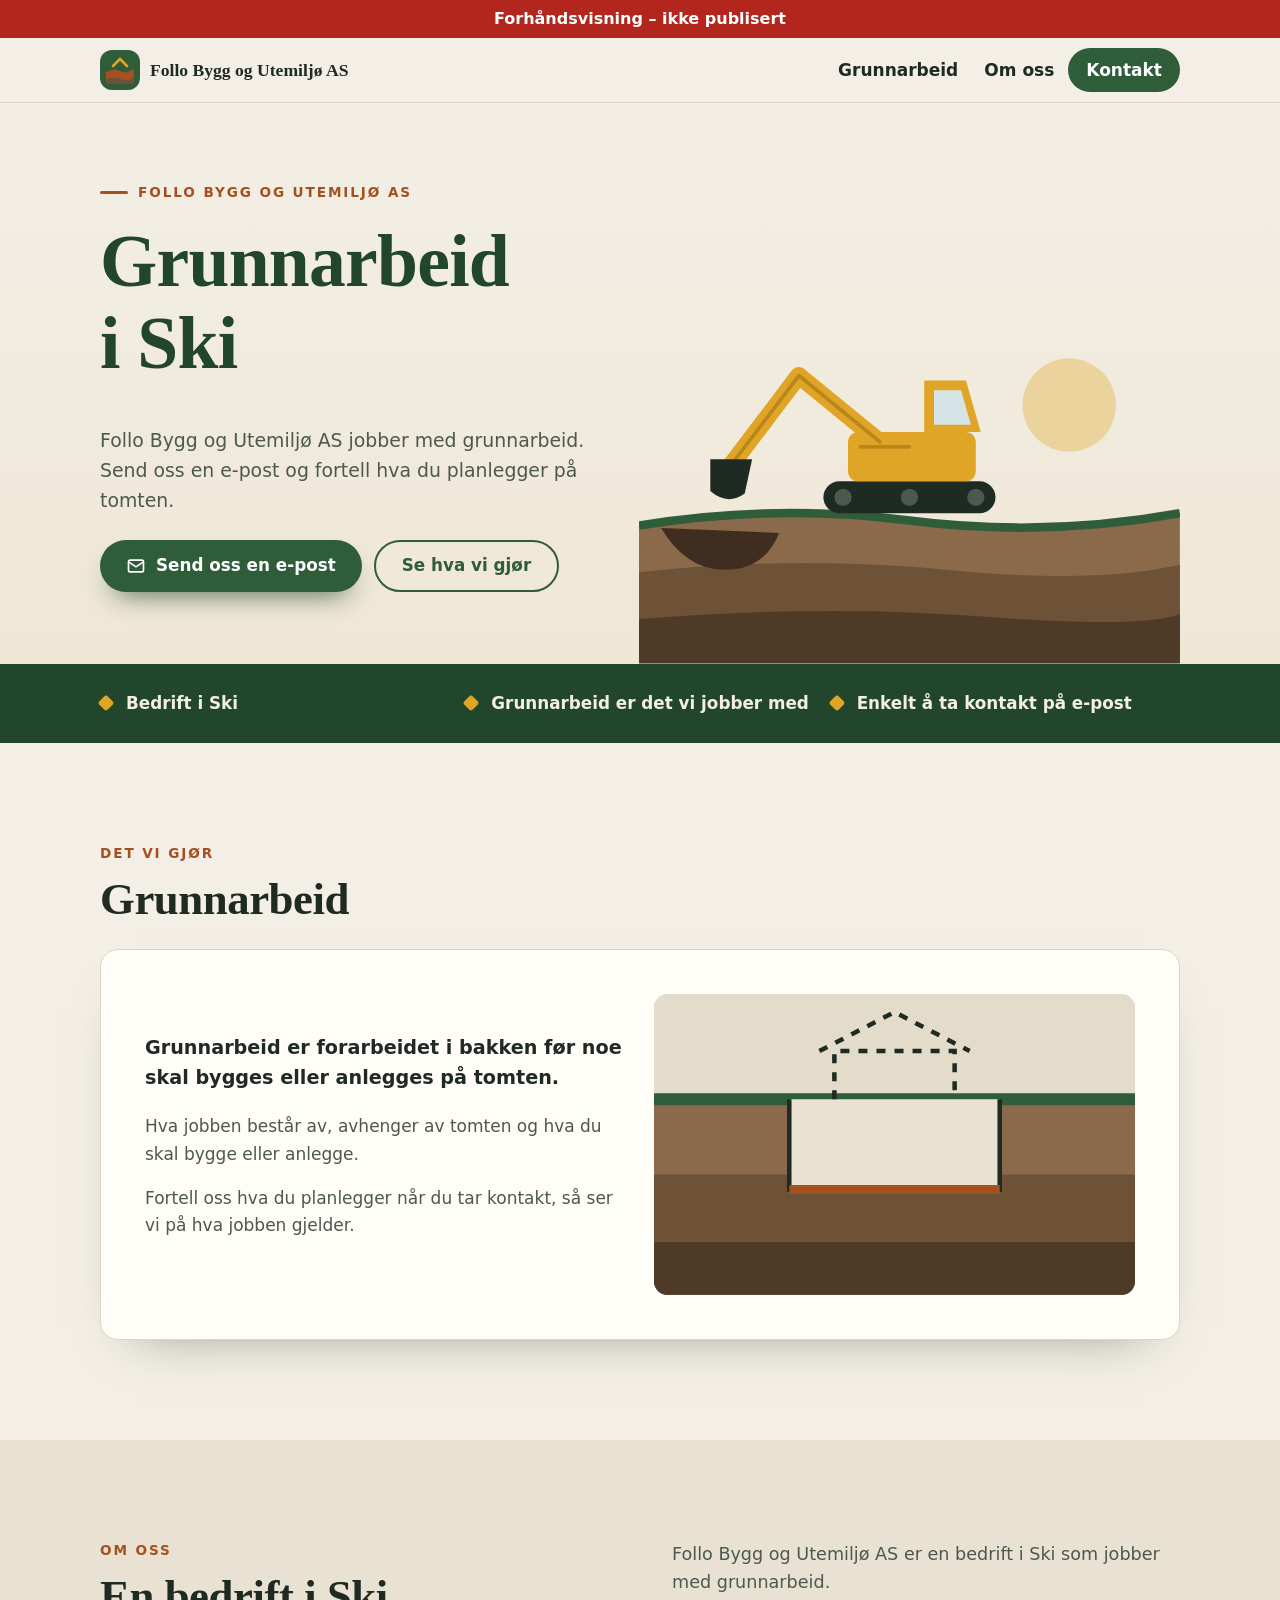
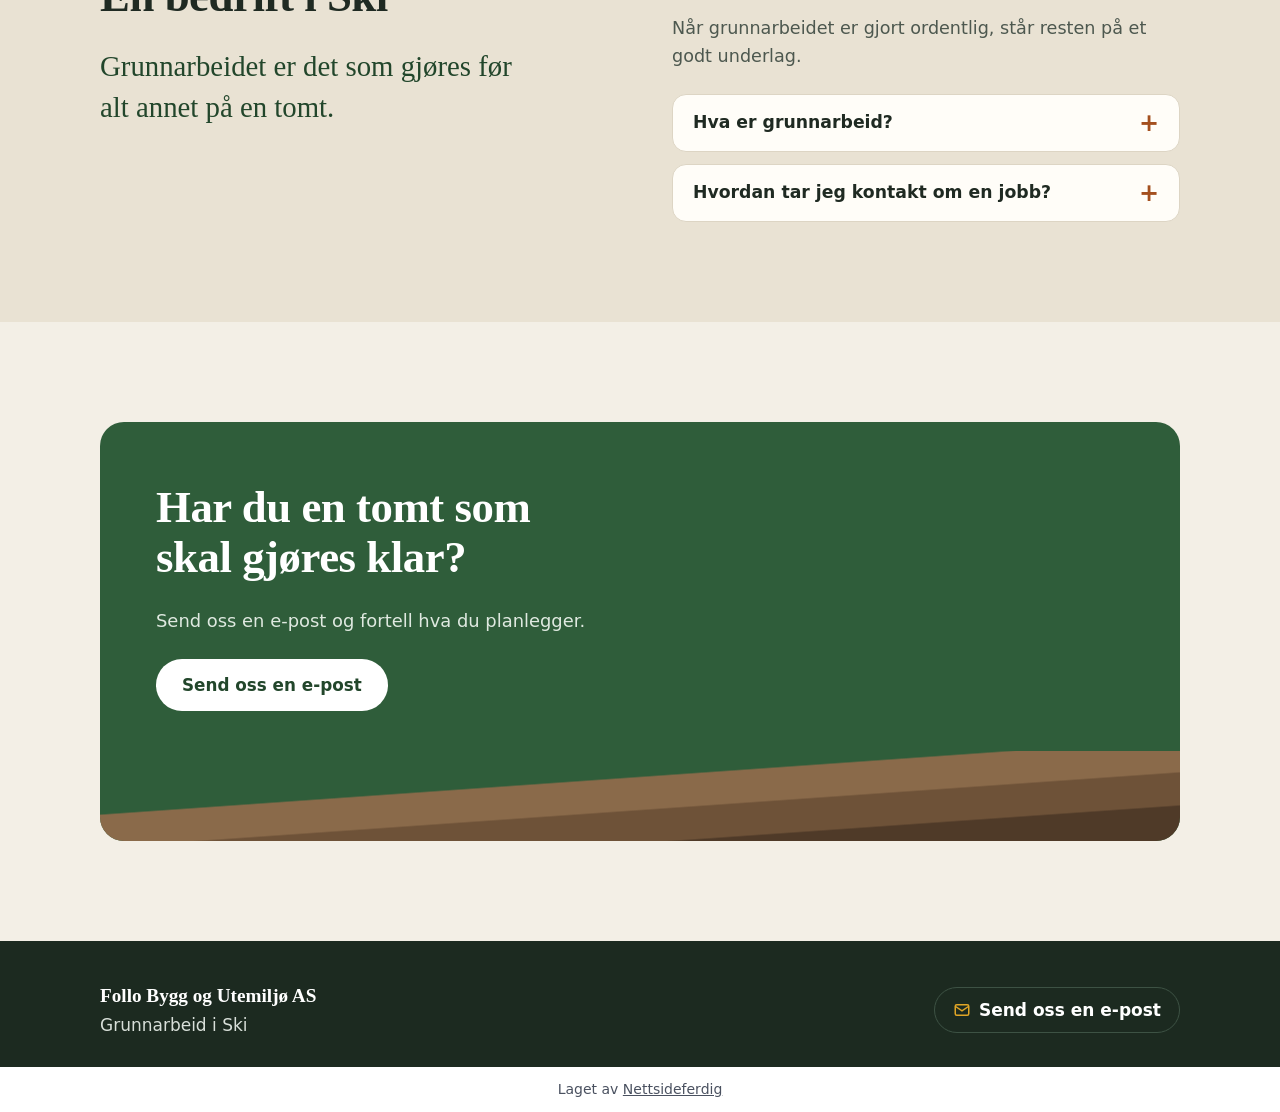
==== index.html @ 0bc866ac "Forhåndsvisning" ====
<!doctype html>
<html lang="nb">
<head>
<meta charset="utf-8">
<meta name="viewport" content="width=device-width, initial-scale=1">
<title>Grunnarbeid i Ski – Follo Bygg og Utemiljø AS</title>
<meta name="description" content="Follo Bygg og Utemiljø AS er en grunnarbeidsbedrift i Ski. Send oss en e-post og fortell hva du planlegger på tomten.">
<link rel="canonical" href="https://andersmathisen7-design.github.io/side-follo-bygg-og-utemiljo-as-511878d5/">
<meta property="og:type" content="website">
<meta property="og:locale" content="nb_NO">
<meta property="og:site_name" content="Follo Bygg og Utemiljø AS">
<meta property="og:title" content="Grunnarbeid i Ski – Follo Bygg og Utemiljø AS">
<meta property="og:description" content="Follo Bygg og Utemiljø AS er en grunnarbeidsbedrift i Ski. Send oss en e-post og fortell hva du planlegger på tomten.">
<meta property="og:url" content="https://andersmathisen7-design.github.io/side-follo-bygg-og-utemiljo-as-511878d5/">
<meta http-equiv="Content-Security-Policy" content="default-src 'none'; style-src 'self'; img-src 'self'; manifest-src 'self'; worker-src 'self'; script-src 'self'">
<link rel="stylesheet" href="./style.css">
<meta name="theme-color" content="#2f5d3a">
<link rel="manifest" href="./manifest.webmanifest">
<link rel="icon" href="./icon.svg" type="image/svg+xml">
<script src="./pwa.js" defer></script>
<meta name="robots" content="noindex,nofollow">
<script type="application/ld+json">{"@context":"https://schema.org","@type":"GeneralContractor","name":"Follo Bygg og Utemiljø AS","description":"Follo Bygg og Utemiljø AS er en grunnarbeidsbedrift i Ski. Send oss en e-post og fortell hva du planlegger på tomten.","email":"post@vikenanleggogtransport.no","areaServed":"Ski","url":"https://andersmathisen7-design.github.io/side-follo-bygg-og-utemiljo-as-511878d5"}</script>
</head>
<body>
<div class="forhandsstripe">Forhåndsvisning – ikke publisert</div>
<header class="topp"><div class="topp-inner"><a class="logo" href="./"><svg class="logo-merke" viewBox="0 0 40 40" aria-hidden="true"><rect width="40" height="40" rx="12" fill="#2f5d3a"/><path d="M6 22q7-4 14-1t14-2v15H6z" fill="#a4501f"/><path d="M6 29q8-3 15 0t13-1v6H6z" fill="#6e5238"/><path d="M13 16l7-7 7 7" fill="none" stroke="#e0a526" stroke-width="2.6" stroke-linecap="round" stroke-linejoin="round"/></svg><span>Follo Bygg og Utemiljø AS</span></a><nav aria-label="Hovedmeny"><ul class="meny"><li><a href="./#tjenester">Grunnarbeid</a></li><li><a href="./#om">Om oss</a></li><li><a class="meny-knapp" href="./#kontakt">Kontakt</a></li></ul></nav></div></header>
<main>
<section class="hero" aria-labelledby="hero-tittel"><div class="hero-inner"><div class="hero-tekst"><p class="etikett">Follo Bygg og Utemiljø AS</p><h1 id="hero-tittel">Grunnarbeid i Ski</h1><p class="ingress">Follo Bygg og Utemiljø AS jobber med grunnarbeid. Send oss en e-post og fortell hva du planlegger på tomten.</p><div class="knapper"><a class="knapp knapp-hoved" href="mailto:post@vikenanleggogtransport.no"><svg viewBox="0 0 24 24" aria-hidden="true"><rect x="3" y="5" width="18" height="14" rx="2" fill="none" stroke="#ffffff" stroke-width="2"/><path d="M3 7l9 6 9-6" fill="none" stroke="#ffffff" stroke-width="2"/></svg>Send oss en e-post</a><a class="knapp knapp-linje" href="./#tjenester">Se hva vi gjør</a></div></div><figure class="hero-bilde" aria-hidden="true"><svg viewBox="0 0 440 280"><circle cx="350" cy="70" r="38" fill="#e0a526" opacity=".35"/><path d="M0 168q110-18 220-4t220-6v122H0z" fill="#8a6a4a"/><path d="M0 206q130-14 250-2t190-4v80H0z" fill="#6e5238"/><path d="M0 244q150-12 280-2t160-2v40H0z" fill="#4f3a28"/><path d="M0 168q110-18 220-4t220-6" fill="none" stroke="#2f5d3a" stroke-width="7"/><path d="M18 170q20 34 52 34t44-30z" fill="#3f2e20"/><rect x="150" y="132" width="140" height="26" rx="13" fill="#1f2a22"/><circle cx="166" cy="145" r="7" fill="#4d584f"/><circle cx="220" cy="145" r="7" fill="#4d584f"/><circle cx="274" cy="145" r="7" fill="#4d584f"/><rect x="170" y="92" width="104" height="40" rx="8" fill="#e0a526"/><path d="M232 92V50h34l12 42z" fill="#e0a526"/><path d="M240 58h22l8 28h-30z" fill="#d6e4e8"/><path d="M196 100L130 46 74 120" fill="none" stroke="#e0a526" stroke-width="14" stroke-linecap="round" stroke-linejoin="round"/><path d="M196 100L130 46 74 120" fill="none" stroke="#b9861a" stroke-width="3" stroke-linecap="round" stroke-linejoin="round"/><path d="M58 114h34l-6 28q-14 10-28-2z" fill="#1f2a22"/><path d="M180 104h40" stroke="#b9861a" stroke-width="3" stroke-linecap="round"/></svg></figure></div></section><section class="lag" aria-label="Kort om bedriften"><ul><li>Bedrift i Ski</li><li>Grunnarbeid er det vi jobber med</li><li>Enkelt å ta kontakt på e-post</li></ul></section><section class="seksjon" id="tjenester" aria-labelledby="tjenester-tittel"><div class="inner"><p class="overtittel">Det vi gjør</p><h2 id="tjenester-tittel">Grunnarbeid</h2><article class="tjeneste"><div><p class="kort">Grunnarbeid er forarbeidet i bakken før noe skal bygges eller anlegges på tomten.</p><p>Hva jobben består av, avhenger av tomten og hva du skal bygge eller anlegge.</p><p>Fortell oss hva du planlegger når du tar kontakt, så ser vi på hva jobben gjelder.</p></div><figure class="snitt" aria-hidden="true"><svg viewBox="0 0 320 200"><rect width="320" height="200" fill="#e4dccb"/><path d="M0 70h320v130H0z" fill="#8a6a4a"/><path d="M0 120h320v80H0z" fill="#6e5238"/><path d="M0 165h320v35H0z" fill="#4f3a28"/><path d="M0 70h320" stroke="#2f5d3a" stroke-width="8"/><path d="M90 70v60h140V70" fill="#e9e2d3" stroke="#1f2a22" stroke-width="3"/><path d="M90 130h140" stroke="#a4501f" stroke-width="6"/><path d="M120 70V38h80v32" fill="none" stroke="#1f2a22" stroke-width="3" stroke-dasharray="6 6"/><path d="M110 38l50-26 50 26" fill="none" stroke="#1f2a22" stroke-width="3" stroke-dasharray="6 6"/></svg></figure></article></div></section><section class="seksjon om" id="om" aria-labelledby="om-tittel"><div class="inner om-rutenett"><div><p class="overtittel">Om oss</p><h2 id="om-tittel">En bedrift i Ski</h2><p class="om-lead">Grunnarbeidet er det som gjøres før alt annet på en tomt.</p></div><div class="om-tekst"><p>Follo Bygg og Utemiljø AS er en bedrift i Ski som jobber med grunnarbeid.</p><p>Når grunnarbeidet er gjort ordentlig, står resten på et godt underlag.</p><div class="faq-liste"><details><summary>Hva er grunnarbeid?</summary><p>Grunnarbeid er arbeidet i bakken før noe bygges eller anlegges på en tomt. Hva som trengs, avhenger av tomten og prosjektet.</p></details><details><summary>Hvordan tar jeg kontakt om en jobb?</summary><p>Send oss en e-post og fortell kort om tomten og hva du planlegger.</p></details></div></div></div></section><section class="seksjon kontakt" id="kontakt" aria-labelledby="kontakt-tittel"><div class="inner"><div class="kontakt-boks"><h2 id="kontakt-tittel">Har du en tomt som skal gjøres klar?</h2><p>Send oss en e-post og fortell hva du planlegger.</p><div class="knapper"><a class="knapp knapp-lys" href="mailto:post@vikenanleggogtransport.no">Send oss en e-post</a></div></div></div></section>
</main>
<footer class="bunn"><div class="bunn-inner"><div><p class="bunn-navn">Follo Bygg og Utemiljø AS</p><p>Grunnarbeid i Ski</p></div><ul class="bunn-kontakt"><li><a href="mailto:post@vikenanleggogtransport.no"><svg viewBox="0 0 24 24" aria-hidden="true"><rect x="3" y="5" width="18" height="14" rx="2" fill="none" stroke="#e0a526" stroke-width="2"/><path d="M3 7l9 6 9-6" fill="none" stroke="#e0a526" stroke-width="2"/></svg>Send oss en e-post</a></li></ul></div></footer>
<p class="nf-byra">Laget av <a href="https://nettsideferdig.no/">Nettsideferdig</a></p>
</body>
</html>
---- style.css ----
/* Fast fra Sidefabrikken: bestillingswidgeten. */
:root { --nf-farge: #2f5d3a; }
#nf-bestill [hidden] { display: none !important; }
#nf-bestill button { font: inherit; padding: 0.5rem 0.9rem; margin: 0.2rem; border: 1px solid var(--nf-farge); border-radius: 6px; background: #fff; color: var(--nf-farge); cursor: pointer; }
#nf-bestill button:disabled { opacity: 0.6; }
#nf-bestill .nf-knapp { background: var(--nf-farge); color: #fff; }
#nf-bestill .nf-tjeneste { display: block; width: 100%; text-align: left; }
#nf-bestill .nf-tjeneste small, #nf-bestill .nf-vare small { display: block; color: #555; }
#nf-bestill .nf-felt { display: block; margin: 0.5rem 0; }
#nf-bestill input, #nf-bestill select, #nf-bestill textarea { font: inherit; padding: 0.4rem; border: 1px solid #c5cad3; border-radius: 4px; display: block; width: 100%; max-width: 24rem; }
#nf-bestill input[type="checkbox"], #nf-bestill input[type="radio"] { display: inline-block; width: auto; margin: 0 0.4rem 0 0; vertical-align: middle; }
#nf-bestill .nf-rad { display: flex; flex-wrap: wrap; gap: 0.5rem; }
#nf-bestill .nf-vare { padding: 0.4rem 0; border-bottom: 1px solid #e3e6eb; }
#nf-bestill .nf-feil, #nf-bestill .nf-utsolgt { color: #b3261e; }
#nf-bestill .nf-test { background: #fff4e5; padding: 0.4rem 0.8rem; border-radius: 6px; }
#nf-bestill .nf-oppsummering { font-weight: 600; }
#nf-bestill .nf-faner { display: flex; flex-wrap: wrap; gap: 0.25rem; margin: 0.5rem 0 1rem; }
#nf-bestill .nf-fane.nf-valgt, #nf-bestill .nf-dag.nf-valgt { background: var(--nf-farge); color: #fff; }
#nf-bestill .nf-adresse { position: relative; max-width: 24rem; }
#nf-bestill .nf-forslag { position: absolute; top: 100%; left: 0; right: 0; z-index: 10; max-height: 15rem; overflow-y: auto; background: #fff; border: 1px solid #c5cad3; border-radius: 4px; box-shadow: 0 4px 12px rgba(0, 0, 0, 0.15); }
#nf-bestill .nf-forslag button { display: block; width: 100%; margin: 0; border: 0; border-radius: 0; padding: 0.5rem 0.75rem; text-align: left; color: inherit; }
#nf-bestill .nf-forslag button:hover, #nf-bestill .nf-forslag button:focus { background: #f4f7fb; }
#nf-bestill .nf-dager { display: flex; flex-wrap: wrap; gap: 0.25rem; margin: 0.5rem 0; }
#nf-bestill .nf-dag.nf-full { text-decoration: line-through; color: #777; border-color: #c5cad3; }
#nf-bestill .nf-tillegg { margin: 0.5rem 0; }
#nf-bestill .nf-sporsmal { margin: 0.8rem 0; }
#nf-bestill .nf-hjelp { display: block; font-size: 0.875rem; color: #666; margin: 0.15rem 0 0.25rem; }
#nf-bestill .nf-sum { font-weight: 700; font-size: 1.15rem; }
#nf-bestill .nf-ja-nei { display: flex; gap: 1.5rem; margin-top: 0.25rem; }
.prisliste table { border-collapse: collapse; width: 100%; max-width: 36rem; }
.prisliste th, .prisliste td { text-align: left; padding: 0.4rem 0.6rem 0.4rem 0; border-bottom: 1px solid #e3e6eb; vertical-align: top; }
.prisliste td:last-child, .prisliste th:last-child { text-align: right; white-space: nowrap; padding-right: 0; }
.prisliste small { color: #555; }
.prisliste .prisinfo { font-size: 0.875rem; color: #555; }

main > section.melding, main > section.bestill { box-sizing: border-box; max-width: 42rem; margin: 0 auto; padding: 2.5rem 1.25rem 3.5rem; }
.nf-skjema .nf-felt { display: block; margin: 0.75rem 0; }
.nf-skjema label, .nf-skjema legend { display: block; font-weight: 600; }
.nf-skjema fieldset { border: 0; padding: 0; margin: 0.75rem 0; min-width: 0; }
.nf-skjema fieldset label { font-weight: 400; }
.nf-skjema input, .nf-skjema textarea { font: inherit; padding: 0.5rem; border: 1px solid #c5cad3; border-radius: 4px; display: block; width: 100%; max-width: 32rem; }
.nf-skjema input[type="radio"] { display: inline-block; width: auto; margin: 0 0.4rem 0 0; vertical-align: middle; }
.nf-skjema input:focus, .nf-skjema textarea:focus { outline: 2px solid var(--nf-farge); outline-offset: 1px; }
.nf-skjema button { font: inherit; font-weight: 600; border: 0; cursor: pointer; padding: 0.85rem 1.5rem; border-radius: 6px; background: var(--nf-farge); color: #fff; min-height: 44px; }
.nf-skjema .nf-info { font-size: 0.875rem; color: #555; }

/* Designet */
:root{--ink:#1f2a22;--dempet:#4d584f;--sand:#f3efe6;--sand2:#e9e2d3;--kort:#fffdf8;--gronn:#2f5d3a;--gronn-mork:#22462b;--leire:#a4501f;--gul:#e0a526;--linje:#ddd5c4;--radius:18px} *{box-sizing:border-box} html{-webkit-text-size-adjust:100%} body{margin:0;font-family:system-ui,"Segoe UI",Helvetica,Arial,sans-serif;font-size:1.0625rem;line-height:1.6;color:var(--ink);background:var(--sand)} a{color:var(--gronn)} a:focus-visible,summary:focus-visible{outline:3px solid var(--leire);outline-offset:3px;border-radius:8px} h1,h2,h3{font-family:Georgia,"Iowan Old Style","Times New Roman",serif;font-weight:700;line-height:1.12;letter-spacing:-0.01em;margin:0 0 .55em} h2{font-size:clamp(1.85rem,4.6vw,2.8rem)} h3{font-size:1.35rem} p{margin:0 0 1em} .inner{max-width:1120px;margin:0 auto;padding:0 20px} .topp{background:var(--sand);border-bottom:1px solid var(--linje)} .topp-inner{max-width:1120px;margin:0 auto;padding:10px 20px;display:flex;align-items:center;justify-content:space-between;gap:8px 16px;flex-wrap:wrap} .logo{display:inline-flex;align-items:center;gap:10px;color:var(--ink);text-decoration:none;font-family:Georgia,"Iowan Old Style",serif;font-weight:700;font-size:1.1rem;min-height:44px} .logo-merke{display:block;width:40px;height:40px;flex:none} .meny{list-style:none;margin:0;padding:0;display:flex;gap:2px;flex-wrap:wrap} .meny a{display:inline-flex;align-items:center;min-height:44px;padding:0 12px;color:var(--ink);text-decoration:none;font-weight:600;border-radius:999px} .meny a:hover{background:var(--sand2)} .meny a.meny-knapp{background:var(--gronn);color:#fff;padding:0 18px} .meny a.meny-knapp:hover{background:var(--gronn-mork)} .hero{position:relative;overflow:hidden;background:linear-gradient(180deg,var(--sand) 0%,#efe7d6 100%)} .hero-inner{max-width:1120px;margin:0 auto;padding:40px 20px 0;display:grid;gap:24px;align-items:end} .hero-tekst{padding-bottom:8px} .etikett{display:inline-flex;align-items:center;gap:10px;font-size:.85rem;font-weight:700;text-transform:uppercase;letter-spacing:.14em;color:var(--leire);margin-bottom:16px} .etikett::before{content:"";width:28px;height:3px;background:var(--leire);border-radius:2px} .hero h1{font-size:clamp(2.6rem,9vw,4.6rem);max-width:12ch;color:var(--gronn-mork)} .ingress{font-size:1.18rem;color:var(--dempet);max-width:46ch} .knapper{display:flex;flex-wrap:wrap;gap:12px;margin-top:24px} .knapp{display:inline-flex;align-items:center;justify-content:center;gap:10px;min-height:52px;padding:0 26px;border-radius:999px;font-weight:700;font-size:1.05rem;text-decoration:none;transition:transform .15s ease,background-color .15s ease} .knapp:hover{transform:translateY(-2px)} .knapp svg{width:20px;height:20px;flex:none} .knapp-hoved{background:var(--gronn);color:#fff;box-shadow:0 14px 28px -14px rgba(34,70,43,.9)} .knapp-hoved:hover{background:var(--gronn-mork)} .knapp-linje{border:2px solid var(--gronn);color:var(--gronn)} .knapp-linje:hover{background:rgba(47,93,58,.08)} .hero-bilde{margin:0} .hero-bilde svg{display:block;width:100%;height:auto} .lag{background:var(--gronn-mork);color:#f3efe6} .lag ul{list-style:none;margin:0 auto;max-width:1120px;padding:26px 20px;display:grid;gap:16px} .lag li{display:flex;align-items:center;gap:14px;font-weight:600;font-size:1.05rem} .lag li::before{content:"";width:12px;height:12px;flex:none;border-radius:3px;background:var(--gul);transform:rotate(45deg)} .seksjon{padding:76px 0} .overtittel{font-size:.85rem;font-weight:700;text-transform:uppercase;letter-spacing:.14em;color:var(--leire);margin-bottom:10px} .tjeneste{display:grid;gap:28px;background:var(--kort);border:1px solid var(--linje);border-radius:var(--radius);padding:32px 24px;box-shadow:0 24px 50px -36px rgba(31,42,34,.55)} .tjeneste-nr{font-family:Georgia,serif;font-size:4.5rem;line-height:1;color:var(--sand2);font-weight:700;margin:0} .tjeneste .kort{font-size:1.2rem;font-weight:600;color:var(--ink);max-width:44ch} .tjeneste p{max-width:60ch;color:var(--dempet)} .snitt{margin:0;border-radius:14px;overflow:hidden;background:#e4dccb} .snitt svg{display:block;width:100%;height:auto} .om{background:var(--sand2)} .om-rutenett{display:grid;gap:32px;align-items:start} .om-lead{font-family:Georgia,"Iowan Old Style",serif;font-size:clamp(1.35rem,3.4vw,1.8rem);line-height:1.4;color:var(--gronn-mork);max-width:30ch;margin:0} .om-tekst p{font-size:1.1rem;color:var(--dempet);max-width:52ch} .faq-liste{margin-top:24px;display:grid;gap:12px;max-width:760px} .faq-liste details{background:var(--kort);border:1px solid var(--linje);border-radius:14px;padding:0 20px} .faq-liste summary{cursor:pointer;font-weight:700;font-size:1.08rem;min-height:56px;display:flex;align-items:center;list-style:none} .faq-liste summary::-webkit-details-marker{display:none} .faq-liste summary::after{content:"+";margin-left:auto;padding-left:16px;font-size:1.5rem;color:var(--leire)} .faq-liste details[open] summary::after{content:"–"} .faq-liste details p{color:var(--dempet);padding-bottom:16px;margin:0} .kontakt{padding:0 0 76px} .kontakt-boks{position:relative;overflow:hidden;background:var(--gronn);color:#fff;border-radius:24px;padding:44px 26px 120px} .kontakt-boks::after{content:"";position:absolute;left:0;right:0;bottom:0;height:90px;background:linear-gradient(176deg,transparent 0 38%,#8a6a4a 39% 58%,#6e5238 59% 78%,#4f3a28 79%)} .kontakt-boks h2{max-width:18ch;color:#fff} .kontakt-boks p{max-width:46ch;color:#dfe9e0;font-size:1.12rem} .knapp-lys{background:#fff;color:var(--gronn-mork)} .knapp-lys:hover{background:#f6f2e9} .bunn{background:#1c2a20;color:#d8dfd9;padding:40px 0 28px} .bunn-inner{max-width:1120px;margin:0 auto;padding:0 20px;display:grid;gap:20px} .bunn-navn{color:#fff;font-family:Georgia,serif;font-weight:700;font-size:1.2rem;margin:0 0 4px} .bunn p{margin:0} .bunn-kontakt{list-style:none;margin:0;padding:0;display:flex;flex-wrap:wrap;gap:10px} .bunn-kontakt a{display:inline-flex;align-items:center;gap:8px;min-height:46px;padding:0 18px;border-radius:999px;border:1px solid #3d5244;color:#fff;text-decoration:none;font-weight:600} .bunn-kontakt a:hover{border-color:var(--gul)} .bunn-kontakt svg{width:18px;height:18px} @media (min-width:720px){.topp{position:sticky;top:0;z-index:20} .lag ul{grid-template-columns:repeat(3,1fr)} .tjeneste{grid-template-columns:1fr 1fr;align-items:center;padding:44px} .kontakt-boks{padding:60px 56px 130px} .bunn-inner{grid-template-columns:1fr auto;align-items:center}} @media (min-width:900px){.hero-inner{grid-template-columns:1fr 1.05fr;padding:72px 20px 0} .hero-tekst{padding-bottom:72px} .om-rutenett{grid-template-columns:1fr 1fr;gap:64px} .seksjon{padding:100px 0}} @media (prefers-reduced-motion:reduce){.knapp{transition:none} .knapp:hover{transform:none}}

/* Fast fra Sidefabrikken */
.forhandsstripe { display: block !important; position: relative !important; z-index: 2147483647 !important; background: #b3261e !important; color: #fff !important; text-align: center !important; padding: 0.5rem 1rem !important; font: 600 1rem/1.4 system-ui, sans-serif !important; visibility: visible !important; opacity: 1 !important; max-height: none !important; height: auto !important; min-height: 0 !important; overflow: visible !important; margin: 0 !important; top: auto !important; left: auto !important; right: auto !important; bottom: auto !important; width: auto !important; transform: none !important; clip-path: none !important; filter: none !important; text-indent: 0 !important; font-size: 1rem !important; }
.nf-byra { display: block !important; position: static !important; inset: auto !important; z-index: auto !important; background: #fff !important; color: #4a5160 !important; text-align: center !important; padding: 0.75rem 1rem !important; margin: 0 !important; width: auto !important; max-width: none !important; height: auto !important; min-height: 0 !important; max-height: none !important; overflow: visible !important; visibility: visible !important; opacity: 1 !important; transform: none !important; clip-path: none !important; filter: none !important; font: 400 0.875rem/1.5 system-ui, sans-serif !important; letter-spacing: normal !important; text-indent: 0 !important; text-transform: none !important; }
.nf-byra a { display: inline !important; position: static !important; color: inherit !important; text-decoration: underline !important; font: inherit !important; visibility: visible !important; opacity: 1 !important; pointer-events: auto !important; }
.nf-felle { display: none !important; position: absolute !important; left: -10000px !important; width: 1px !important; height: 1px !important; overflow: hidden !important; }
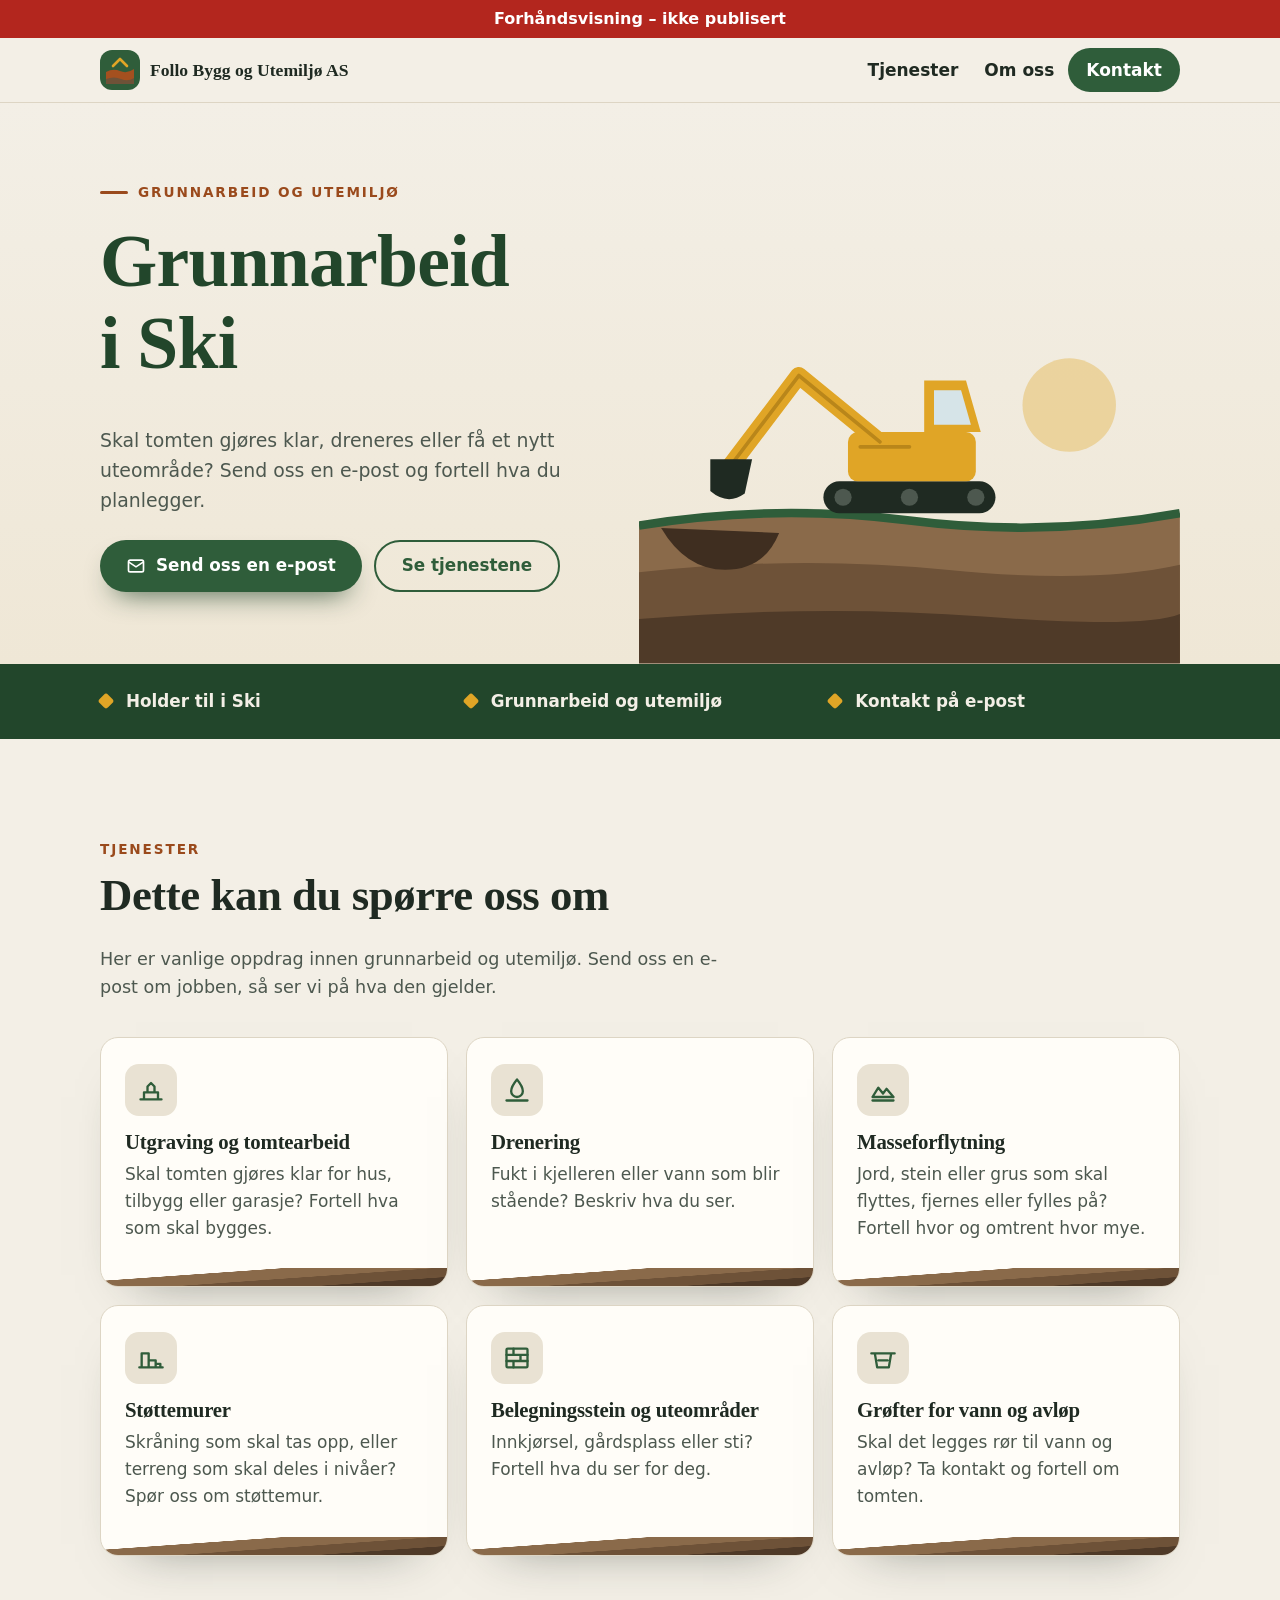
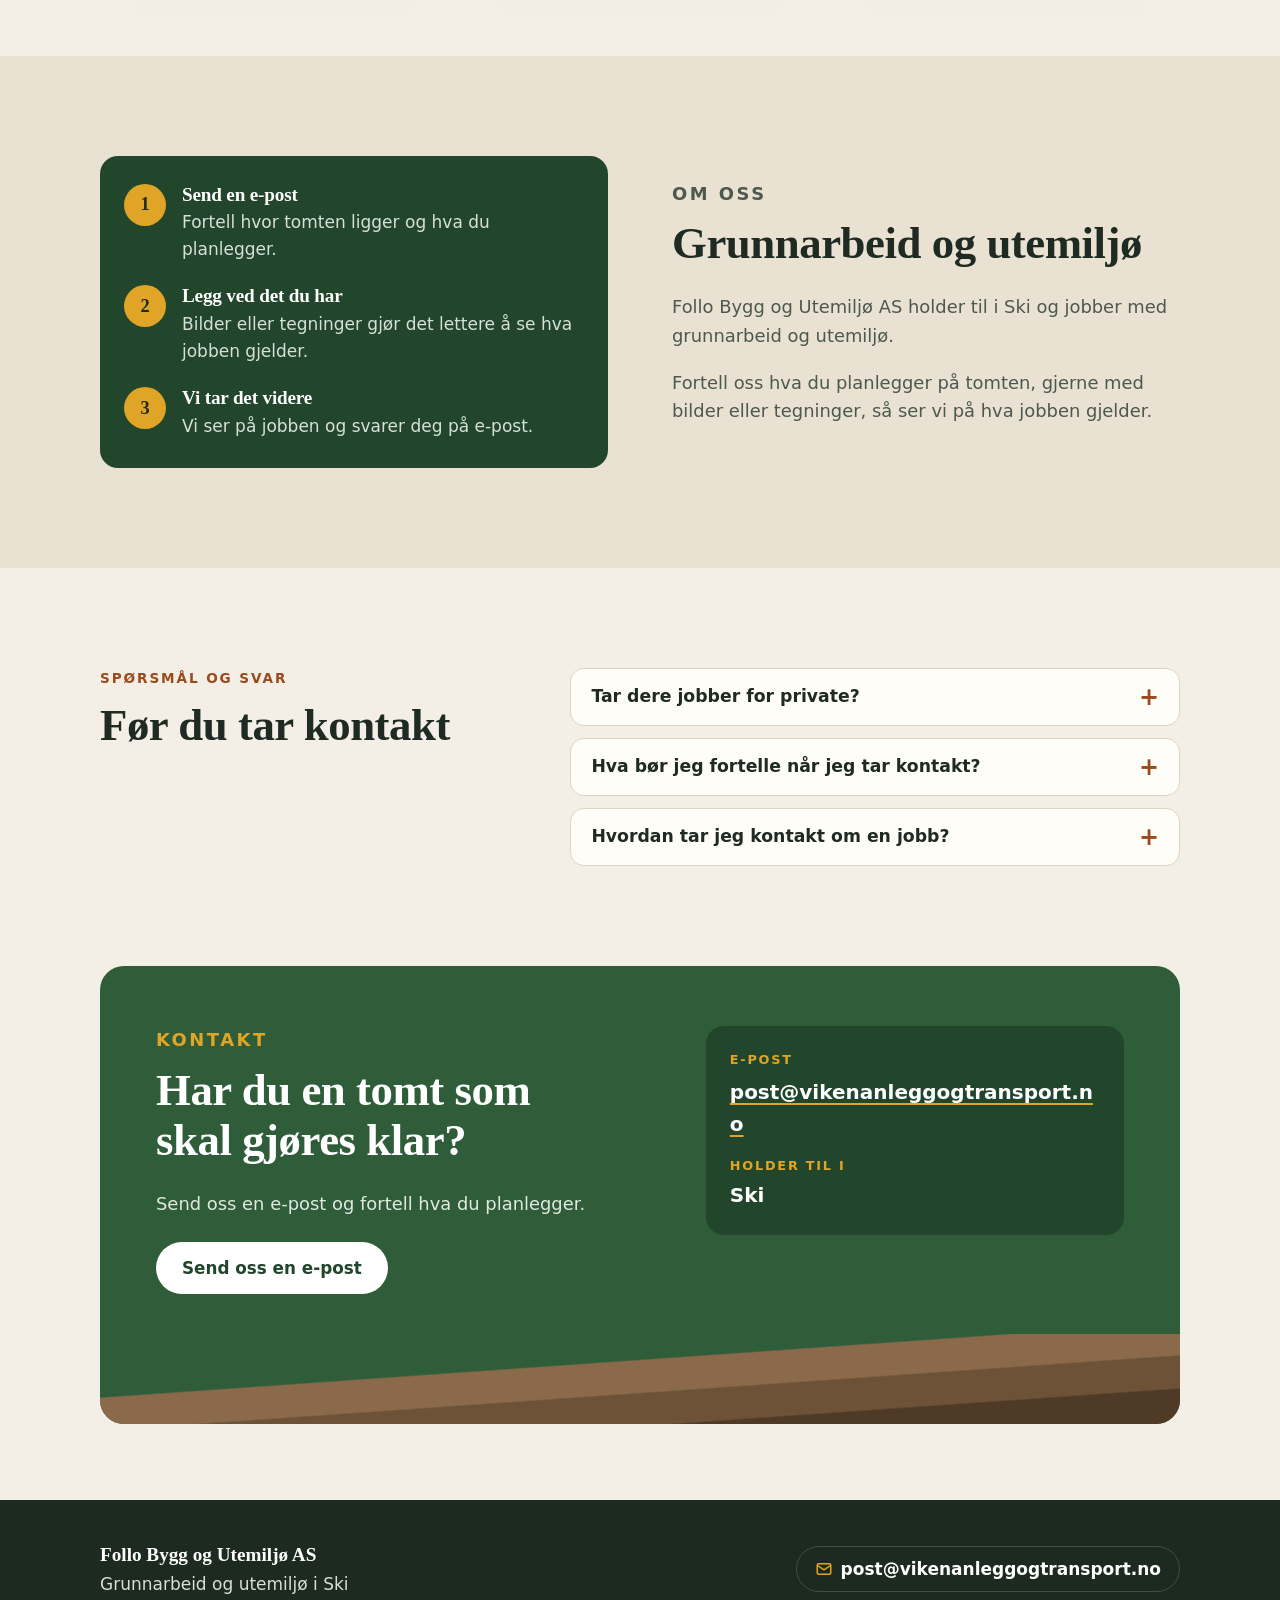
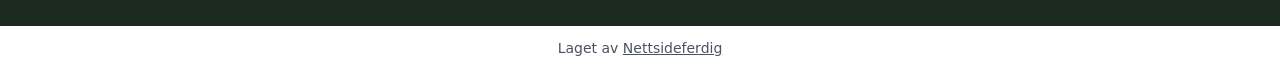
==== commit 77b5a752: "Forhåndsvisning" ====
--- a/index.html
+++ b/index.html
@@ -23,11 +23,11 @@
 </head>
 <body>
 <div class="forhandsstripe">Forhåndsvisning – ikke publisert</div>
-<header class="topp"><div class="topp-inner"><a class="logo" href="./"><svg class="logo-merke" viewBox="0 0 40 40" aria-hidden="true"><rect width="40" height="40" rx="12" fill="#2f5d3a"/><path d="M6 22q7-4 14-1t14-2v15H6z" fill="#a4501f"/><path d="M6 29q8-3 15 0t13-1v6H6z" fill="#6e5238"/><path d="M13 16l7-7 7 7" fill="none" stroke="#e0a526" stroke-width="2.6" stroke-linecap="round" stroke-linejoin="round"/></svg><span>Follo Bygg og Utemiljø AS</span></a><nav aria-label="Hovedmeny"><ul class="meny"><li><a href="./#tjenester">Grunnarbeid</a></li><li><a href="./#om">Om oss</a></li><li><a class="meny-knapp" href="./#kontakt">Kontakt</a></li></ul></nav></div></header>
+<header class="topp"><div class="topp-inner"><a class="logo" href="./"><svg class="logo-merke" viewBox="0 0 40 40" aria-hidden="true"><rect width="40" height="40" rx="12" fill="#2f5d3a"/><path d="M6 22q7-4 14-1t14-2v15H6z" fill="#a4501f"/><path d="M6 29q8-3 15 0t13-1v6H6z" fill="#6e5238"/><path d="M13 16l7-7 7 7" fill="none" stroke="#e0a526" stroke-width="2.6" stroke-linecap="round" stroke-linejoin="round"/></svg><span>Follo Bygg og Utemiljø AS</span></a><nav aria-label="Hovedmeny"><ul class="meny"><li><a href="./#tjenester">Tjenester</a></li><li><a href="./#om">Om oss</a></li><li><a class="meny-knapp" href="./#kontakt">Kontakt</a></li></ul></nav></div></header>
 <main>
-<section class="hero" aria-labelledby="hero-tittel"><div class="hero-inner"><div class="hero-tekst"><p class="etikett">Follo Bygg og Utemiljø AS</p><h1 id="hero-tittel">Grunnarbeid i Ski</h1><p class="ingress">Follo Bygg og Utemiljø AS jobber med grunnarbeid. Send oss en e-post og fortell hva du planlegger på tomten.</p><div class="knapper"><a class="knapp knapp-hoved" href="mailto:post@vikenanleggogtransport.no"><svg viewBox="0 0 24 24" aria-hidden="true"><rect x="3" y="5" width="18" height="14" rx="2" fill="none" stroke="#ffffff" stroke-width="2"/><path d="M3 7l9 6 9-6" fill="none" stroke="#ffffff" stroke-width="2"/></svg>Send oss en e-post</a><a class="knapp knapp-linje" href="./#tjenester">Se hva vi gjør</a></div></div><figure class="hero-bilde" aria-hidden="true"><svg viewBox="0 0 440 280"><circle cx="350" cy="70" r="38" fill="#e0a526" opacity=".35"/><path d="M0 168q110-18 220-4t220-6v122H0z" fill="#8a6a4a"/><path d="M0 206q130-14 250-2t190-4v80H0z" fill="#6e5238"/><path d="M0 244q150-12 280-2t160-2v40H0z" fill="#4f3a28"/><path d="M0 168q110-18 220-4t220-6" fill="none" stroke="#2f5d3a" stroke-width="7"/><path d="M18 170q20 34 52 34t44-30z" fill="#3f2e20"/><rect x="150" y="132" width="140" height="26" rx="13" fill="#1f2a22"/><circle cx="166" cy="145" r="7" fill="#4d584f"/><circle cx="220" cy="145" r="7" fill="#4d584f"/><circle cx="274" cy="145" r="7" fill="#4d584f"/><rect x="170" y="92" width="104" height="40" rx="8" fill="#e0a526"/><path d="M232 92V50h34l12 42z" fill="#e0a526"/><path d="M240 58h22l8 28h-30z" fill="#d6e4e8"/><path d="M196 100L130 46 74 120" fill="none" stroke="#e0a526" stroke-width="14" stroke-linecap="round" stroke-linejoin="round"/><path d="M196 100L130 46 74 120" fill="none" stroke="#b9861a" stroke-width="3" stroke-linecap="round" stroke-linejoin="round"/><path d="M58 114h34l-6 28q-14 10-28-2z" fill="#1f2a22"/><path d="M180 104h40" stroke="#b9861a" stroke-width="3" stroke-linecap="round"/></svg></figure></div></section><section class="lag" aria-label="Kort om bedriften"><ul><li>Bedrift i Ski</li><li>Grunnarbeid er det vi jobber med</li><li>Enkelt å ta kontakt på e-post</li></ul></section><section class="seksjon" id="tjenester" aria-labelledby="tjenester-tittel"><div class="inner"><p class="overtittel">Det vi gjør</p><h2 id="tjenester-tittel">Grunnarbeid</h2><article class="tjeneste"><div><p class="kort">Grunnarbeid er forarbeidet i bakken før noe skal bygges eller anlegges på tomten.</p><p>Hva jobben består av, avhenger av tomten og hva du skal bygge eller anlegge.</p><p>Fortell oss hva du planlegger når du tar kontakt, så ser vi på hva jobben gjelder.</p></div><figure class="snitt" aria-hidden="true"><svg viewBox="0 0 320 200"><rect width="320" height="200" fill="#e4dccb"/><path d="M0 70h320v130H0z" fill="#8a6a4a"/><path d="M0 120h320v80H0z" fill="#6e5238"/><path d="M0 165h320v35H0z" fill="#4f3a28"/><path d="M0 70h320" stroke="#2f5d3a" stroke-width="8"/><path d="M90 70v60h140V70" fill="#e9e2d3" stroke="#1f2a22" stroke-width="3"/><path d="M90 130h140" stroke="#a4501f" stroke-width="6"/><path d="M120 70V38h80v32" fill="none" stroke="#1f2a22" stroke-width="3" stroke-dasharray="6 6"/><path d="M110 38l50-26 50 26" fill="none" stroke="#1f2a22" stroke-width="3" stroke-dasharray="6 6"/></svg></figure></article></div></section><section class="seksjon om" id="om" aria-labelledby="om-tittel"><div class="inner om-rutenett"><div><p class="overtittel">Om oss</p><h2 id="om-tittel">En bedrift i Ski</h2><p class="om-lead">Grunnarbeidet er det som gjøres før alt annet på en tomt.</p></div><div class="om-tekst"><p>Follo Bygg og Utemiljø AS er en bedrift i Ski som jobber med grunnarbeid.</p><p>Når grunnarbeidet er gjort ordentlig, står resten på et godt underlag.</p><div class="faq-liste"><details><summary>Hva er grunnarbeid?</summary><p>Grunnarbeid er arbeidet i bakken før noe bygges eller anlegges på en tomt. Hva som trengs, avhenger av tomten og prosjektet.</p></details><details><summary>Hvordan tar jeg kontakt om en jobb?</summary><p>Send oss en e-post og fortell kort om tomten og hva du planlegger.</p></details></div></div></div></section><section class="seksjon kontakt" id="kontakt" aria-labelledby="kontakt-tittel"><div class="inner"><div class="kontakt-boks"><h2 id="kontakt-tittel">Har du en tomt som skal gjøres klar?</h2><p>Send oss en e-post og fortell hva du planlegger.</p><div class="knapper"><a class="knapp knapp-lys" href="mailto:post@vikenanleggogtransport.no">Send oss en e-post</a></div></div></div></section>
+<section class="hero" aria-labelledby="hero-tittel"><div class="hero-inner"><div class="hero-tekst"><p class="etikett">Grunnarbeid og utemiljø</p><h1 id="hero-tittel">Grunnarbeid i Ski</h1><p class="ingress">Skal tomten gjøres klar, dreneres eller få et nytt uteområde? Send oss en e-post og fortell hva du planlegger.</p><div class="knapper"><a class="knapp knapp-hoved" href="mailto:post@vikenanleggogtransport.no"><svg viewBox="0 0 24 24" aria-hidden="true"><rect x="3" y="5" width="18" height="14" rx="2" fill="none" stroke="#ffffff" stroke-width="2"/><path d="M3 7l9 6 9-6" fill="none" stroke="#ffffff" stroke-width="2"/></svg>Send oss en e-post</a><a class="knapp knapp-linje" href="#tjenester">Se tjenestene</a></div></div><figure class="hero-bilde" aria-hidden="true"><svg viewBox="0 0 440 280"><circle cx="350" cy="70" r="38" fill="#e0a526" opacity=".35"/><path d="M0 168q110-18 220-4t220-6v122H0z" fill="#8a6a4a"/><path d="M0 206q130-14 250-2t190-4v80H0z" fill="#6e5238"/><path d="M0 244q150-12 280-2t160-2v40H0z" fill="#4f3a28"/><path d="M0 168q110-18 220-4t220-6" fill="none" stroke="#2f5d3a" stroke-width="7"/><path d="M18 170q20 34 52 34t44-30z" fill="#3f2e20"/><rect x="150" y="132" width="140" height="26" rx="13" fill="#1f2a22"/><circle cx="166" cy="145" r="7" fill="#4d584f"/><circle cx="220" cy="145" r="7" fill="#4d584f"/><circle cx="274" cy="145" r="7" fill="#4d584f"/><rect x="170" y="92" width="104" height="40" rx="8" fill="#e0a526"/><path d="M232 92V50h34l12 42z" fill="#e0a526"/><path d="M240 58h22l8 28h-30z" fill="#d6e4e8"/><path d="M196 100L130 46 74 120" fill="none" stroke="#e0a526" stroke-width="14" stroke-linecap="round" stroke-linejoin="round"/><path d="M196 100L130 46 74 120" fill="none" stroke="#b9861a" stroke-width="3" stroke-linecap="round" stroke-linejoin="round"/><path d="M58 114h34l-6 28q-14 10-28-2z" fill="#1f2a22"/><path d="M180 104h40" stroke="#b9861a" stroke-width="3" stroke-linecap="round"/></svg></figure></div></section><section class="lag" aria-label="Kort om bedriften"><ul><li>Holder til i Ski</li><li>Grunnarbeid og utemiljø</li><li>Kontakt på e-post</li></ul></section><section class="seksjon" id="tjenester" aria-labelledby="tjenester-tittel"><div class="inner"><p class="overtittel">Tjenester</p><h2 id="tjenester-tittel">Dette kan du spørre oss om</h2><p class="seksjon-intro">Her er vanlige oppdrag innen grunnarbeid og utemiljø. Send oss en e-post om jobben, så ser vi på hva den gjelder.</p><ul class="oppdrag"><li><span class="oppdrag-ikon" aria-hidden="true"><svg viewBox="0 0 24 24" fill="none" stroke="#2f5d3a" stroke-width="2" stroke-linecap="round" stroke-linejoin="round"><path d="M3 20h18M6 20v-6h12v6M9 14V9l3-3 3 3v5"/></svg></span><h3>Utgraving og tomtearbeid</h3><p>Skal tomten gjøres klar for hus, tilbygg eller garasje? Fortell hva som skal bygges.</p></li><li><span class="oppdrag-ikon" aria-hidden="true"><svg viewBox="0 0 24 24" fill="none" stroke="#2f5d3a" stroke-width="2" stroke-linecap="round" stroke-linejoin="round"><path d="M12 3s5 6 5 10a5 5 0 0 1-10 0c0-4 5-10 5-10z"/><path d="M3 21h18"/></svg></span><h3>Drenering</h3><p>Fukt i kjelleren eller vann som blir stående? Beskriv hva du ser.</p></li><li><span class="oppdrag-ikon" aria-hidden="true"><svg viewBox="0 0 24 24" fill="none" stroke="#2f5d3a" stroke-width="2" stroke-linecap="round" stroke-linejoin="round"><path d="M3 18l5-8 4 5 3-4 6 7z"/><path d="M3 21h18"/></svg></span><h3>Masseforflytning</h3><p>Jord, stein eller grus som skal flyttes, fjernes eller fylles på? Fortell hvor og omtrent hvor mye.</p></li><li><span class="oppdrag-ikon" aria-hidden="true"><svg viewBox="0 0 24 24" fill="none" stroke="#2f5d3a" stroke-width="2" stroke-linecap="round" stroke-linejoin="round"><path d="M4 20V8h6v12M10 20v-6h6v6M16 20v-3h4v3M2 20h20"/></svg></span><h3>Støttemurer</h3><p>Skråning som skal tas opp, eller terreng som skal deles i nivåer? Spør oss om støttemur.</p></li><li><span class="oppdrag-ikon" aria-hidden="true"><svg viewBox="0 0 24 24" fill="none" stroke="#2f5d3a" stroke-width="2" stroke-linecap="round" stroke-linejoin="round"><rect x="3" y="4" width="18" height="16" rx="1"/><path d="M3 9.3h18M3 14.6h18M9 4v5.3M15 9.3v5.3M9 14.6V20"/></svg></span><h3>Belegningsstein og uteområder</h3><p>Innkjørsel, gårdsplass eller sti? Fortell hva du ser for deg.</p></li><li><span class="oppdrag-ikon" aria-hidden="true"><svg viewBox="0 0 24 24" fill="none" stroke="#2f5d3a" stroke-width="2" stroke-linecap="round" stroke-linejoin="round"><path d="M2 8h20M5 8l2 12h10l2-12"/><path d="M8 14h8"/></svg></span><h3>Grøfter for vann og avløp</h3><p>Skal det legges rør til vann og avløp? Ta kontakt og fortell om tomten.</p></li></ul></div></section><section class="seksjon om" id="om" aria-labelledby="om-tittel"><div class="inner om-rutenett"><ol class="steg" aria-label="Slik går det til"><li><span class="steg-nr" aria-hidden="true">1</span><div><h3>Send en e-post</h3><p>Fortell hvor tomten ligger og hva du planlegger.</p></div></li><li><span class="steg-nr" aria-hidden="true">2</span><div><h3>Legg ved det du har</h3><p>Bilder eller tegninger gjør det lettere å se hva jobben gjelder.</p></div></li><li><span class="steg-nr" aria-hidden="true">3</span><div><h3>Vi tar det videre</h3><p>Vi ser på jobben og svarer deg på e-post.</p></div></li></ol><div class="om-tekst"><p class="overtittel">Om oss</p><h2 id="om-tittel">Grunnarbeid og utemiljø</h2><p>Follo Bygg og Utemiljø AS holder til i Ski og jobber med grunnarbeid og utemiljø.</p><p>Fortell oss hva du planlegger på tomten, gjerne med bilder eller tegninger, så ser vi på hva jobben gjelder.</p></div></div></section><section class="seksjon" id="sporsmal" aria-labelledby="faq-tittel"><div class="inner faq-rutenett"><div><p class="overtittel">Spørsmål og svar</p><h2 id="faq-tittel">Før du tar kontakt</h2></div><div class="faq-liste"><details><summary>Tar dere jobber for private?</summary><p>Send oss en e-post og fortell om jobben, så sier vi fra om det er noe vi kan ta.</p></details><details><summary>Hva bør jeg fortelle når jeg tar kontakt?</summary><p>Hvor tomten ligger, hva du planlegger, og gjerne bilder eller tegninger. Da er det lettere for oss å se hva jobben gjelder.</p></details><details><summary>Hvordan tar jeg kontakt om en jobb?</summary><p>Send oss en e-post med en kort beskrivelse av tomten og jobben.</p></details></div></div></section><section class="kontakt" id="kontakt" aria-labelledby="kontakt-tittel"><div class="inner"><div class="kontakt-boks"><div><p class="overtittel">Kontakt</p><h2 id="kontakt-tittel">Har du en tomt som skal gjøres klar?</h2><p>Send oss en e-post og fortell hva du planlegger.</p><div class="knapper"><a class="knapp knapp-lys" href="mailto:post@vikenanleggogtransport.no">Send oss en e-post</a></div></div><address class="kontakt-kort"><dl><div><dt>E-post</dt><dd><a href="mailto:post@vikenanleggogtransport.no">post@vikenanleggogtransport.no</a></dd></div><div><dt>Holder til i</dt><dd>Ski</dd></div></dl></address></div></div></section>
 </main>
-<footer class="bunn"><div class="bunn-inner"><div><p class="bunn-navn">Follo Bygg og Utemiljø AS</p><p>Grunnarbeid i Ski</p></div><ul class="bunn-kontakt"><li><a href="mailto:post@vikenanleggogtransport.no"><svg viewBox="0 0 24 24" aria-hidden="true"><rect x="3" y="5" width="18" height="14" rx="2" fill="none" stroke="#e0a526" stroke-width="2"/><path d="M3 7l9 6 9-6" fill="none" stroke="#e0a526" stroke-width="2"/></svg>Send oss en e-post</a></li></ul></div></footer>
+<footer class="bunn"><div class="bunn-inner"><div><p class="bunn-navn">Follo Bygg og Utemiljø AS</p><p>Grunnarbeid og utemiljø i Ski</p></div><ul class="bunn-kontakt"><li><a href="mailto:post@vikenanleggogtransport.no"><svg viewBox="0 0 24 24" aria-hidden="true"><rect x="3" y="5" width="18" height="14" rx="2" fill="none" stroke="#e0a526" stroke-width="2"/><path d="M3 7l9 6 9-6" fill="none" stroke="#e0a526" stroke-width="2"/></svg>post@vikenanleggogtransport.no</a></li></ul></div></footer>
 <p class="nf-byra">Laget av <a href="https://nettsideferdig.no/">Nettsideferdig</a></p>
 </body>
 </html>
--- a/style.css
+++ b/style.css
@@ -45,7 +45,7 @@
 .nf-skjema .nf-info { font-size: 0.875rem; color: #555; }
 
 /* Designet */
-:root{--ink:#1f2a22;--dempet:#4d584f;--sand:#f3efe6;--sand2:#e9e2d3;--kort:#fffdf8;--gronn:#2f5d3a;--gronn-mork:#22462b;--leire:#a4501f;--gul:#e0a526;--linje:#ddd5c4;--radius:18px} *{box-sizing:border-box} html{-webkit-text-size-adjust:100%} body{margin:0;font-family:system-ui,"Segoe UI",Helvetica,Arial,sans-serif;font-size:1.0625rem;line-height:1.6;color:var(--ink);background:var(--sand)} a{color:var(--gronn)} a:focus-visible,summary:focus-visible{outline:3px solid var(--leire);outline-offset:3px;border-radius:8px} h1,h2,h3{font-family:Georgia,"Iowan Old Style","Times New Roman",serif;font-weight:700;line-height:1.12;letter-spacing:-0.01em;margin:0 0 .55em} h2{font-size:clamp(1.85rem,4.6vw,2.8rem)} h3{font-size:1.35rem} p{margin:0 0 1em} .inner{max-width:1120px;margin:0 auto;padding:0 20px} .topp{background:var(--sand);border-bottom:1px solid var(--linje)} .topp-inner{max-width:1120px;margin:0 auto;padding:10px 20px;display:flex;align-items:center;justify-content:space-between;gap:8px 16px;flex-wrap:wrap} .logo{display:inline-flex;align-items:center;gap:10px;color:var(--ink);text-decoration:none;font-family:Georgia,"Iowan Old Style",serif;font-weight:700;font-size:1.1rem;min-height:44px} .logo-merke{display:block;width:40px;height:40px;flex:none} .meny{list-style:none;margin:0;padding:0;display:flex;gap:2px;flex-wrap:wrap} .meny a{display:inline-flex;align-items:center;min-height:44px;padding:0 12px;color:var(--ink);text-decoration:none;font-weight:600;border-radius:999px} .meny a:hover{background:var(--sand2)} .meny a.meny-knapp{background:var(--gronn);color:#fff;padding:0 18px} .meny a.meny-knapp:hover{background:var(--gronn-mork)} .hero{position:relative;overflow:hidden;background:linear-gradient(180deg,var(--sand) 0%,#efe7d6 100%)} .hero-inner{max-width:1120px;margin:0 auto;padding:40px 20px 0;display:grid;gap:24px;align-items:end} .hero-tekst{padding-bottom:8px} .etikett{display:inline-flex;align-items:center;gap:10px;font-size:.85rem;font-weight:700;text-transform:uppercase;letter-spacing:.14em;color:var(--leire);margin-bottom:16px} .etikett::before{content:"";width:28px;height:3px;background:var(--leire);border-radius:2px} .hero h1{font-size:clamp(2.6rem,9vw,4.6rem);max-width:12ch;color:var(--gronn-mork)} .ingress{font-size:1.18rem;color:var(--dempet);max-width:46ch} .knapper{display:flex;flex-wrap:wrap;gap:12px;margin-top:24px} .knapp{display:inline-flex;align-items:center;justify-content:center;gap:10px;min-height:52px;padding:0 26px;border-radius:999px;font-weight:700;font-size:1.05rem;text-decoration:none;transition:transform .15s ease,background-color .15s ease} .knapp:hover{transform:translateY(-2px)} .knapp svg{width:20px;height:20px;flex:none} .knapp-hoved{background:var(--gronn);color:#fff;box-shadow:0 14px 28px -14px rgba(34,70,43,.9)} .knapp-hoved:hover{background:var(--gronn-mork)} .knapp-linje{border:2px solid var(--gronn);color:var(--gronn)} .knapp-linje:hover{background:rgba(47,93,58,.08)} .hero-bilde{margin:0} .hero-bilde svg{display:block;width:100%;height:auto} .lag{background:var(--gronn-mork);color:#f3efe6} .lag ul{list-style:none;margin:0 auto;max-width:1120px;padding:26px 20px;display:grid;gap:16px} .lag li{display:flex;align-items:center;gap:14px;font-weight:600;font-size:1.05rem} .lag li::before{content:"";width:12px;height:12px;flex:none;border-radius:3px;background:var(--gul);transform:rotate(45deg)} .seksjon{padding:76px 0} .overtittel{font-size:.85rem;font-weight:700;text-transform:uppercase;letter-spacing:.14em;color:var(--leire);margin-bottom:10px} .tjeneste{display:grid;gap:28px;background:var(--kort);border:1px solid var(--linje);border-radius:var(--radius);padding:32px 24px;box-shadow:0 24px 50px -36px rgba(31,42,34,.55)} .tjeneste-nr{font-family:Georgia,serif;font-size:4.5rem;line-height:1;color:var(--sand2);font-weight:700;margin:0} .tjeneste .kort{font-size:1.2rem;font-weight:600;color:var(--ink);max-width:44ch} .tjeneste p{max-width:60ch;color:var(--dempet)} .snitt{margin:0;border-radius:14px;overflow:hidden;background:#e4dccb} .snitt svg{display:block;width:100%;height:auto} .om{background:var(--sand2)} .om-rutenett{display:grid;gap:32px;align-items:start} .om-lead{font-family:Georgia,"Iowan Old Style",serif;font-size:clamp(1.35rem,3.4vw,1.8rem);line-height:1.4;color:var(--gronn-mork);max-width:30ch;margin:0} .om-tekst p{font-size:1.1rem;color:var(--dempet);max-width:52ch} .faq-liste{margin-top:24px;display:grid;gap:12px;max-width:760px} .faq-liste details{background:var(--kort);border:1px solid var(--linje);border-radius:14px;padding:0 20px} .faq-liste summary{cursor:pointer;font-weight:700;font-size:1.08rem;min-height:56px;display:flex;align-items:center;list-style:none} .faq-liste summary::-webkit-details-marker{display:none} .faq-liste summary::after{content:"+";margin-left:auto;padding-left:16px;font-size:1.5rem;color:var(--leire)} .faq-liste details[open] summary::after{content:"–"} .faq-liste details p{color:var(--dempet);padding-bottom:16px;margin:0} .kontakt{padding:0 0 76px} .kontakt-boks{position:relative;overflow:hidden;background:var(--gronn);color:#fff;border-radius:24px;padding:44px 26px 120px} .kontakt-boks::after{content:"";position:absolute;left:0;right:0;bottom:0;height:90px;background:linear-gradient(176deg,transparent 0 38%,#8a6a4a 39% 58%,#6e5238 59% 78%,#4f3a28 79%)} .kontakt-boks h2{max-width:18ch;color:#fff} .kontakt-boks p{max-width:46ch;color:#dfe9e0;font-size:1.12rem} .knapp-lys{background:#fff;color:var(--gronn-mork)} .knapp-lys:hover{background:#f6f2e9} .bunn{background:#1c2a20;color:#d8dfd9;padding:40px 0 28px} .bunn-inner{max-width:1120px;margin:0 auto;padding:0 20px;display:grid;gap:20px} .bunn-navn{color:#fff;font-family:Georgia,serif;font-weight:700;font-size:1.2rem;margin:0 0 4px} .bunn p{margin:0} .bunn-kontakt{list-style:none;margin:0;padding:0;display:flex;flex-wrap:wrap;gap:10px} .bunn-kontakt a{display:inline-flex;align-items:center;gap:8px;min-height:46px;padding:0 18px;border-radius:999px;border:1px solid #3d5244;color:#fff;text-decoration:none;font-weight:600} .bunn-kontakt a:hover{border-color:var(--gul)} .bunn-kontakt svg{width:18px;height:18px} @media (min-width:720px){.topp{position:sticky;top:0;z-index:20} .lag ul{grid-template-columns:repeat(3,1fr)} .tjeneste{grid-template-columns:1fr 1fr;align-items:center;padding:44px} .kontakt-boks{padding:60px 56px 130px} .bunn-inner{grid-template-columns:1fr auto;align-items:center}} @media (min-width:900px){.hero-inner{grid-template-columns:1fr 1.05fr;padding:72px 20px 0} .hero-tekst{padding-bottom:72px} .om-rutenett{grid-template-columns:1fr 1fr;gap:64px} .seksjon{padding:100px 0}} @media (prefers-reduced-motion:reduce){.knapp{transition:none} .knapp:hover{transform:none}}
+:root{--ink:#1f2a22;--dempet:#4d584f;--sand:#f3efe6;--sand2:#e9e2d3;--kort:#fffdf8;--gronn:#2f5d3a;--gronn-mork:#22462b;--leire:#9a4a1c;--gul:#e0a526;--linje:#ddd5c4;--radius:18px} *{box-sizing:border-box} html{-webkit-text-size-adjust:100%} body{margin:0;font-family:system-ui,"Segoe UI",Helvetica,Arial,sans-serif;font-size:1.0625rem;line-height:1.6;color:var(--ink);background:var(--sand)} a{color:var(--gronn)} a:focus-visible,summary:focus-visible{outline:3px solid var(--leire);outline-offset:3px;border-radius:8px} h1,h2,h3{font-family:Georgia,"Iowan Old Style","Times New Roman",serif;font-weight:700;line-height:1.12;letter-spacing:-0.01em;margin:0 0 .55em} h2{font-size:clamp(1.85rem,4.6vw,2.8rem)} h3{font-size:1.3rem} p{margin:0 0 1em} .inner{max-width:1120px;margin:0 auto;padding:0 20px} .topp{background:var(--sand);border-bottom:1px solid var(--linje)} .topp-inner{max-width:1120px;margin:0 auto;padding:10px 20px;display:flex;align-items:center;justify-content:space-between;gap:8px 16px;flex-wrap:wrap} .logo{display:inline-flex;align-items:center;gap:10px;color:var(--ink);text-decoration:none;font-family:Georgia,"Iowan Old Style",serif;font-weight:700;font-size:1.1rem;min-height:44px} .logo-merke{display:block;width:40px;height:40px;flex:none} .meny{list-style:none;margin:0;padding:0;display:flex;gap:2px;flex-wrap:wrap} .meny a{display:inline-flex;align-items:center;min-height:44px;padding:0 12px;color:var(--ink);text-decoration:none;font-weight:600;border-radius:999px} .meny a:hover{background:var(--sand2)} .meny a.meny-knapp{background:var(--gronn);color:#fff;padding:0 18px} .meny a.meny-knapp:hover{background:var(--gronn-mork)} .hero{position:relative;overflow:hidden;background:linear-gradient(180deg,var(--sand) 0%,#efe7d6 100%)} .hero-inner{max-width:1120px;margin:0 auto;padding:40px 20px 0;display:grid;gap:24px;align-items:end} .hero-tekst{padding-bottom:8px} .etikett{display:inline-flex;align-items:center;gap:10px;font-size:.85rem;font-weight:700;text-transform:uppercase;letter-spacing:.14em;color:var(--leire);margin-bottom:16px} .etikett::before{content:"";width:28px;height:3px;background:var(--leire);border-radius:2px} .hero h1{font-size:clamp(2.6rem,9vw,4.6rem);max-width:12ch;color:var(--gronn-mork)} .ingress{font-size:1.18rem;color:var(--dempet);max-width:46ch} .knapper{display:flex;flex-wrap:wrap;gap:12px;margin-top:24px} .knapp{display:inline-flex;align-items:center;justify-content:center;gap:10px;min-height:52px;padding:0 26px;border-radius:999px;font-weight:700;font-size:1.05rem;text-decoration:none;transition:transform .15s ease,background-color .15s ease} .knapp:hover{transform:translateY(-2px)} .knapp svg{width:20px;height:20px;flex:none} .knapp-hoved{background:var(--gronn);color:#fff;box-shadow:0 14px 28px -14px rgba(34,70,43,.9)} .knapp-hoved:hover{background:var(--gronn-mork)} .knapp-linje{border:2px solid var(--gronn);color:var(--gronn)} .knapp-linje:hover{background:rgba(47,93,58,.08)} .hero-bilde{margin:0} .hero-bilde svg{display:block;width:100%;height:auto} .lag{background:var(--gronn-mork);color:#f3efe6} .lag ul{list-style:none;margin:0 auto;max-width:1120px;padding:24px 20px;display:grid;gap:14px} .lag li{display:flex;align-items:center;gap:14px;font-weight:600;font-size:1.05rem} .lag li::before{content:"";width:12px;height:12px;flex:none;border-radius:3px;background:var(--gul);transform:rotate(45deg)} .seksjon{padding:76px 0} .overtittel{font-size:.85rem;font-weight:700;text-transform:uppercase;letter-spacing:.14em;color:var(--leire);margin-bottom:10px} .seksjon-intro{max-width:56ch;color:var(--dempet);font-size:1.1rem} .oppdrag{list-style:none;margin:36px 0 0;padding:0;display:grid;gap:18px} .oppdrag li{position:relative;background:var(--kort);border:1px solid var(--linje);border-radius:var(--radius);padding:26px 24px 44px;box-shadow:0 24px 50px -36px rgba(31,42,34,.55);overflow:hidden} .oppdrag li::after{content:"";position:absolute;left:0;right:0;bottom:0;height:18px;background:linear-gradient(176deg,transparent 0 30%,#8a6a4a 31% 55%,#6e5238 56% 78%,#4f3a28 79%)} .oppdrag-ikon{display:grid;place-items:center;width:52px;height:52px;border-radius:14px;background:var(--sand2);margin-bottom:14px} .oppdrag-ikon svg{width:28px;height:28px} .oppdrag h3{margin-bottom:.35em} .oppdrag p{margin:0;color:var(--dempet);max-width:46ch} .om{background:var(--sand2)} .om-rutenett{display:grid;gap:36px;align-items:center} .om-tekst p{font-size:1.12rem;color:var(--dempet);max-width:50ch} .steg{list-style:none;margin:0;padding:28px 24px;background:var(--gronn-mork);color:#f3efe6;border-radius:var(--radius);display:grid;gap:22px} .steg li{display:grid;grid-template-columns:auto 1fr;gap:16px;align-items:start} .steg h3{font-size:1.2rem;color:#fff;margin:0 0 4px} .steg p{margin:0;color:#d6e0d8} .steg-nr{display:grid;place-items:center;width:42px;height:42px;border-radius:50%;background:var(--gul);color:#1f2a22;font-weight:800;font-family:Georgia,serif;font-size:1.15rem} .steg-tittel{font-family:Georgia,serif;font-size:1.4rem;color:#fff;margin:0} .faq-rutenett{display:grid;gap:28px;align-items:start} .faq-liste{display:grid;gap:12px} .faq-liste details{background:var(--kort);border:1px solid var(--linje);border-radius:14px;padding:0 20px} .faq-liste summary{cursor:pointer;font-weight:700;font-size:1.08rem;min-height:56px;display:flex;align-items:center;list-style:none} .faq-liste summary::-webkit-details-marker{display:none} .faq-liste summary::after{content:"+";margin-left:auto;padding-left:16px;font-size:1.5rem;color:var(--leire)} .faq-liste details[open] summary::after{content:"–"} .faq-liste details p{color:var(--dempet);padding-bottom:16px;margin:0;max-width:62ch} .kontakt{padding:0 0 76px} .kontakt-boks{position:relative;overflow:hidden;background:var(--gronn);color:#fff;border-radius:24px;padding:44px 26px 120px;display:grid;gap:28px} .kontakt-boks::after{content:"";position:absolute;left:0;right:0;bottom:0;height:90px;background:linear-gradient(176deg,transparent 0 38%,#8a6a4a 39% 58%,#6e5238 59% 78%,#4f3a28 79%)} .kontakt-boks h2{max-width:18ch;color:#fff} .kontakt-boks p{max-width:44ch;color:#dfe9e0;font-size:1.12rem} .kontakt-boks .overtittel{color:var(--gul)} .knapp-lys{background:#fff;color:var(--gronn-mork)} .knapp-lys:hover{background:#f6f2e9} .kontakt-kort{position:relative;z-index:1;font-style:normal;background:var(--gronn-mork);border-radius:18px;padding:24px;align-self:start} .kontakt-kort dl{margin:0;display:grid;gap:16px} .kontakt-kort dt{font-size:.8rem;font-weight:700;text-transform:uppercase;letter-spacing:.14em;color:var(--gul)} .kontakt-kort dd{margin:2px 0 0;font-size:1.25rem;font-weight:700;overflow-wrap:anywhere} .kontakt-kort dd a{color:#fff;text-underline-offset:4px;text-decoration-color:var(--gul);display:inline-block;min-height:44px;padding-top:4px} .bunn{background:#1c2a20;color:#d8dfd9;padding:40px 0 28px} .bunn-inner{max-width:1120px;margin:0 auto;padding:0 20px;display:grid;gap:20px} .bunn-navn{color:#fff;font-family:Georgia,serif;font-weight:700;font-size:1.2rem;margin:0 0 4px} .bunn p{margin:0} .bunn-kontakt{list-style:none;margin:0;padding:0;display:flex;flex-wrap:wrap;gap:10px} .bunn-kontakt a{display:inline-flex;align-items:center;gap:8px;min-height:46px;padding:0 18px;border-radius:999px;border:1px solid #3d5244;color:#fff;text-decoration:none;font-weight:600;overflow-wrap:anywhere} .bunn-kontakt a:hover{border-color:var(--gul)} .bunn-kontakt svg{width:18px;height:18px;flex:none} @media (min-width:720px){.topp{position:sticky;top:0;z-index:20} .lag ul{grid-template-columns:repeat(3,1fr)} .oppdrag{grid-template-columns:1fr 1fr} .kontakt-boks{padding:60px 56px 130px} .bunn-inner{grid-template-columns:1fr auto;align-items:center}} @media (min-width:900px){.hero-inner{grid-template-columns:1fr 1.05fr;padding:72px 20px 0} .hero-tekst{padding-bottom:72px} .om-rutenett{grid-template-columns:1fr 1fr;gap:64px} .faq-rutenett{grid-template-columns:.8fr 1.2fr;gap:64px} .kontakt-boks{grid-template-columns:1.2fr 1fr;align-items:start;gap:48px} .seksjon{padding:100px 0}} @media (min-width:1000px){.oppdrag{grid-template-columns:repeat(3,1fr)}} @media (prefers-reduced-motion:reduce){.knapp{transition:none} .knapp:hover{transform:none}}
 
 /* Fast fra Sidefabrikken */
 .forhandsstripe { display: block !important; position: relative !important; z-index: 2147483647 !important; background: #b3261e !important; color: #fff !important; text-align: center !important; padding: 0.5rem 1rem !important; font: 600 1rem/1.4 system-ui, sans-serif !important; visibility: visible !important; opacity: 1 !important; max-height: none !important; height: auto !important; min-height: 0 !important; overflow: visible !important; margin: 0 !important; top: auto !important; left: auto !important; right: auto !important; bottom: auto !important; width: auto !important; transform: none !important; clip-path: none !important; filter: none !important; text-indent: 0 !important; font-size: 1rem !important; }
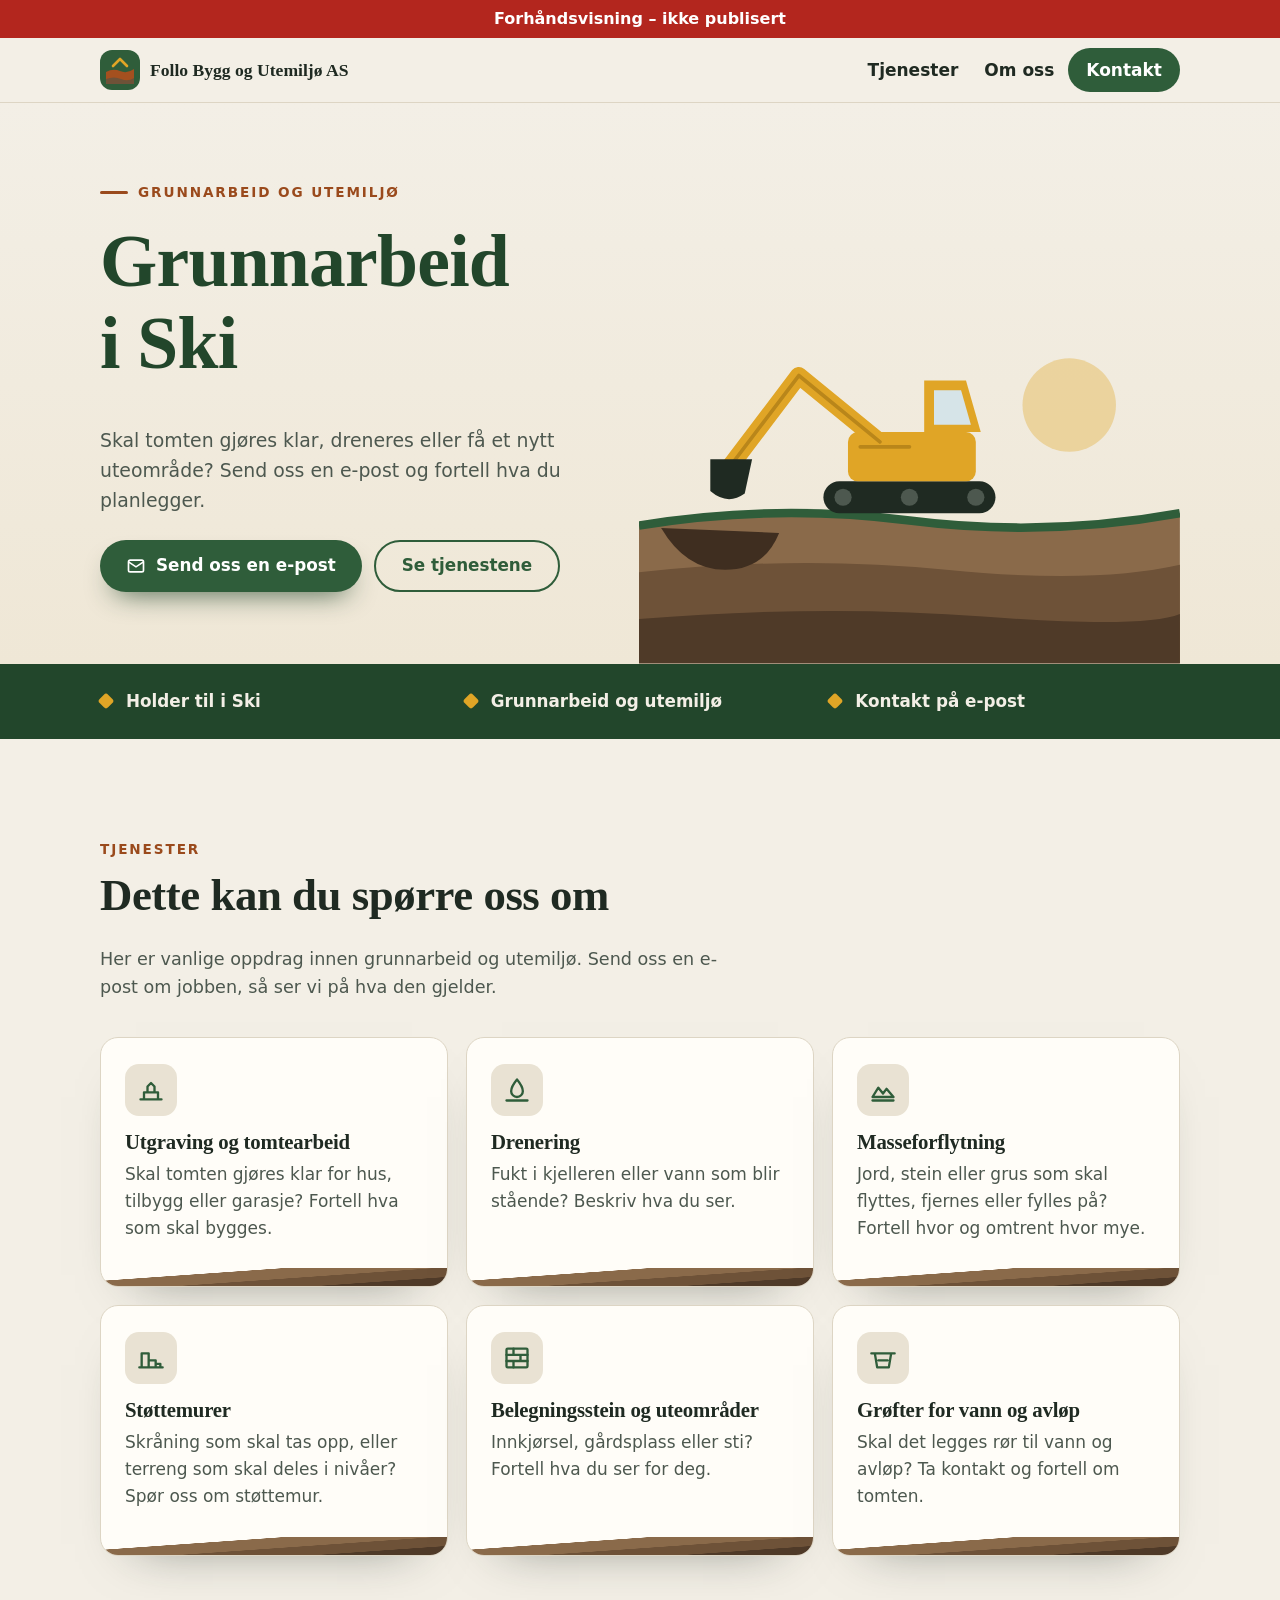
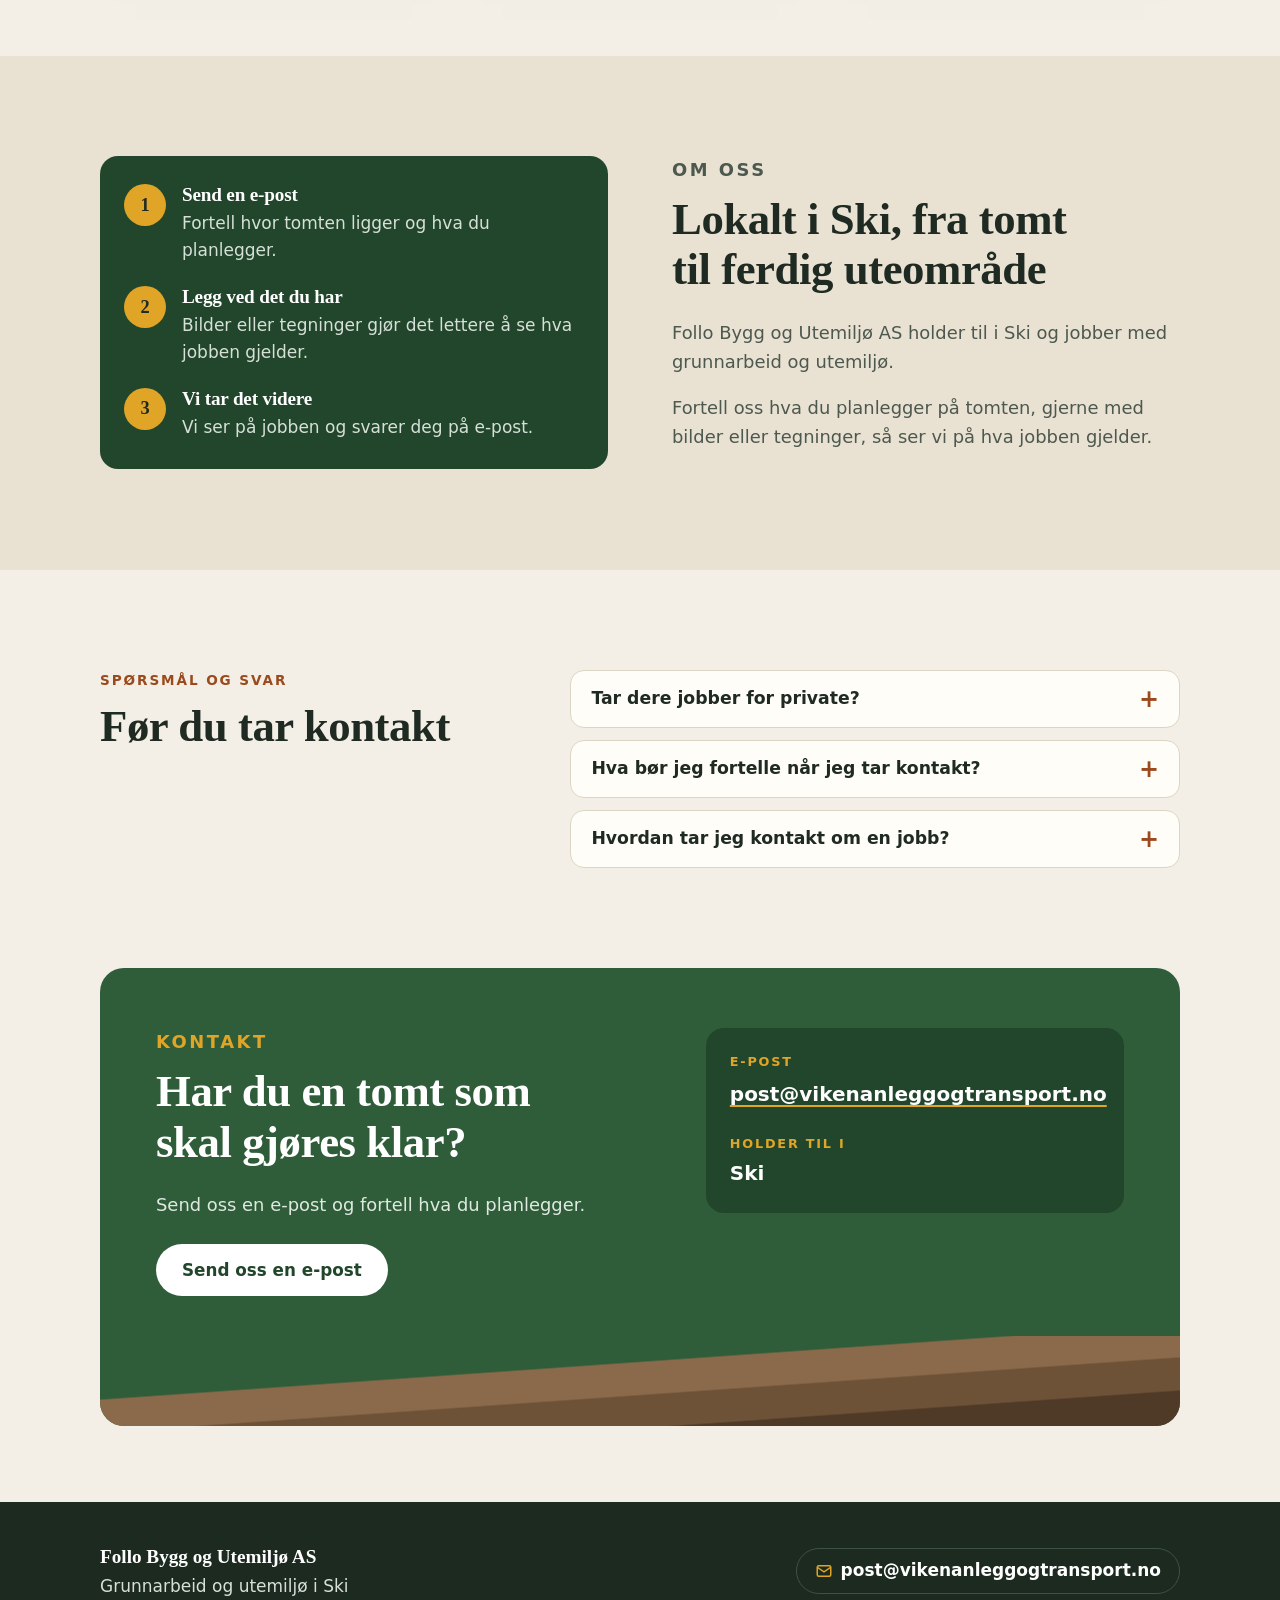
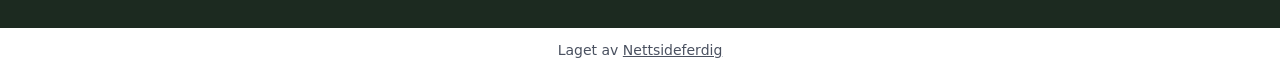
==== commit bd6471c2: "Forhåndsvisning" ====
--- a/index.html
+++ b/index.html
@@ -25,7 +25,7 @@
 <div class="forhandsstripe">Forhåndsvisning – ikke publisert</div>
 <header class="topp"><div class="topp-inner"><a class="logo" href="./"><svg class="logo-merke" viewBox="0 0 40 40" aria-hidden="true"><rect width="40" height="40" rx="12" fill="#2f5d3a"/><path d="M6 22q7-4 14-1t14-2v15H6z" fill="#a4501f"/><path d="M6 29q8-3 15 0t13-1v6H6z" fill="#6e5238"/><path d="M13 16l7-7 7 7" fill="none" stroke="#e0a526" stroke-width="2.6" stroke-linecap="round" stroke-linejoin="round"/></svg><span>Follo Bygg og Utemiljø AS</span></a><nav aria-label="Hovedmeny"><ul class="meny"><li><a href="./#tjenester">Tjenester</a></li><li><a href="./#om">Om oss</a></li><li><a class="meny-knapp" href="./#kontakt">Kontakt</a></li></ul></nav></div></header>
 <main>
-<section class="hero" aria-labelledby="hero-tittel"><div class="hero-inner"><div class="hero-tekst"><p class="etikett">Grunnarbeid og utemiljø</p><h1 id="hero-tittel">Grunnarbeid i Ski</h1><p class="ingress">Skal tomten gjøres klar, dreneres eller få et nytt uteområde? Send oss en e-post og fortell hva du planlegger.</p><div class="knapper"><a class="knapp knapp-hoved" href="mailto:post@vikenanleggogtransport.no"><svg viewBox="0 0 24 24" aria-hidden="true"><rect x="3" y="5" width="18" height="14" rx="2" fill="none" stroke="#ffffff" stroke-width="2"/><path d="M3 7l9 6 9-6" fill="none" stroke="#ffffff" stroke-width="2"/></svg>Send oss en e-post</a><a class="knapp knapp-linje" href="#tjenester">Se tjenestene</a></div></div><figure class="hero-bilde" aria-hidden="true"><svg viewBox="0 0 440 280"><circle cx="350" cy="70" r="38" fill="#e0a526" opacity=".35"/><path d="M0 168q110-18 220-4t220-6v122H0z" fill="#8a6a4a"/><path d="M0 206q130-14 250-2t190-4v80H0z" fill="#6e5238"/><path d="M0 244q150-12 280-2t160-2v40H0z" fill="#4f3a28"/><path d="M0 168q110-18 220-4t220-6" fill="none" stroke="#2f5d3a" stroke-width="7"/><path d="M18 170q20 34 52 34t44-30z" fill="#3f2e20"/><rect x="150" y="132" width="140" height="26" rx="13" fill="#1f2a22"/><circle cx="166" cy="145" r="7" fill="#4d584f"/><circle cx="220" cy="145" r="7" fill="#4d584f"/><circle cx="274" cy="145" r="7" fill="#4d584f"/><rect x="170" y="92" width="104" height="40" rx="8" fill="#e0a526"/><path d="M232 92V50h34l12 42z" fill="#e0a526"/><path d="M240 58h22l8 28h-30z" fill="#d6e4e8"/><path d="M196 100L130 46 74 120" fill="none" stroke="#e0a526" stroke-width="14" stroke-linecap="round" stroke-linejoin="round"/><path d="M196 100L130 46 74 120" fill="none" stroke="#b9861a" stroke-width="3" stroke-linecap="round" stroke-linejoin="round"/><path d="M58 114h34l-6 28q-14 10-28-2z" fill="#1f2a22"/><path d="M180 104h40" stroke="#b9861a" stroke-width="3" stroke-linecap="round"/></svg></figure></div></section><section class="lag" aria-label="Kort om bedriften"><ul><li>Holder til i Ski</li><li>Grunnarbeid og utemiljø</li><li>Kontakt på e-post</li></ul></section><section class="seksjon" id="tjenester" aria-labelledby="tjenester-tittel"><div class="inner"><p class="overtittel">Tjenester</p><h2 id="tjenester-tittel">Dette kan du spørre oss om</h2><p class="seksjon-intro">Her er vanlige oppdrag innen grunnarbeid og utemiljø. Send oss en e-post om jobben, så ser vi på hva den gjelder.</p><ul class="oppdrag"><li><span class="oppdrag-ikon" aria-hidden="true"><svg viewBox="0 0 24 24" fill="none" stroke="#2f5d3a" stroke-width="2" stroke-linecap="round" stroke-linejoin="round"><path d="M3 20h18M6 20v-6h12v6M9 14V9l3-3 3 3v5"/></svg></span><h3>Utgraving og tomtearbeid</h3><p>Skal tomten gjøres klar for hus, tilbygg eller garasje? Fortell hva som skal bygges.</p></li><li><span class="oppdrag-ikon" aria-hidden="true"><svg viewBox="0 0 24 24" fill="none" stroke="#2f5d3a" stroke-width="2" stroke-linecap="round" stroke-linejoin="round"><path d="M12 3s5 6 5 10a5 5 0 0 1-10 0c0-4 5-10 5-10z"/><path d="M3 21h18"/></svg></span><h3>Drenering</h3><p>Fukt i kjelleren eller vann som blir stående? Beskriv hva du ser.</p></li><li><span class="oppdrag-ikon" aria-hidden="true"><svg viewBox="0 0 24 24" fill="none" stroke="#2f5d3a" stroke-width="2" stroke-linecap="round" stroke-linejoin="round"><path d="M3 18l5-8 4 5 3-4 6 7z"/><path d="M3 21h18"/></svg></span><h3>Masseforflytning</h3><p>Jord, stein eller grus som skal flyttes, fjernes eller fylles på? Fortell hvor og omtrent hvor mye.</p></li><li><span class="oppdrag-ikon" aria-hidden="true"><svg viewBox="0 0 24 24" fill="none" stroke="#2f5d3a" stroke-width="2" stroke-linecap="round" stroke-linejoin="round"><path d="M4 20V8h6v12M10 20v-6h6v6M16 20v-3h4v3M2 20h20"/></svg></span><h3>Støttemurer</h3><p>Skråning som skal tas opp, eller terreng som skal deles i nivåer? Spør oss om støttemur.</p></li><li><span class="oppdrag-ikon" aria-hidden="true"><svg viewBox="0 0 24 24" fill="none" stroke="#2f5d3a" stroke-width="2" stroke-linecap="round" stroke-linejoin="round"><rect x="3" y="4" width="18" height="16" rx="1"/><path d="M3 9.3h18M3 14.6h18M9 4v5.3M15 9.3v5.3M9 14.6V20"/></svg></span><h3>Belegningsstein og uteområder</h3><p>Innkjørsel, gårdsplass eller sti? Fortell hva du ser for deg.</p></li><li><span class="oppdrag-ikon" aria-hidden="true"><svg viewBox="0 0 24 24" fill="none" stroke="#2f5d3a" stroke-width="2" stroke-linecap="round" stroke-linejoin="round"><path d="M2 8h20M5 8l2 12h10l2-12"/><path d="M8 14h8"/></svg></span><h3>Grøfter for vann og avløp</h3><p>Skal det legges rør til vann og avløp? Ta kontakt og fortell om tomten.</p></li></ul></div></section><section class="seksjon om" id="om" aria-labelledby="om-tittel"><div class="inner om-rutenett"><ol class="steg" aria-label="Slik går det til"><li><span class="steg-nr" aria-hidden="true">1</span><div><h3>Send en e-post</h3><p>Fortell hvor tomten ligger og hva du planlegger.</p></div></li><li><span class="steg-nr" aria-hidden="true">2</span><div><h3>Legg ved det du har</h3><p>Bilder eller tegninger gjør det lettere å se hva jobben gjelder.</p></div></li><li><span class="steg-nr" aria-hidden="true">3</span><div><h3>Vi tar det videre</h3><p>Vi ser på jobben og svarer deg på e-post.</p></div></li></ol><div class="om-tekst"><p class="overtittel">Om oss</p><h2 id="om-tittel">Grunnarbeid og utemiljø</h2><p>Follo Bygg og Utemiljø AS holder til i Ski og jobber med grunnarbeid og utemiljø.</p><p>Fortell oss hva du planlegger på tomten, gjerne med bilder eller tegninger, så ser vi på hva jobben gjelder.</p></div></div></section><section class="seksjon" id="sporsmal" aria-labelledby="faq-tittel"><div class="inner faq-rutenett"><div><p class="overtittel">Spørsmål og svar</p><h2 id="faq-tittel">Før du tar kontakt</h2></div><div class="faq-liste"><details><summary>Tar dere jobber for private?</summary><p>Send oss en e-post og fortell om jobben, så sier vi fra om det er noe vi kan ta.</p></details><details><summary>Hva bør jeg fortelle når jeg tar kontakt?</summary><p>Hvor tomten ligger, hva du planlegger, og gjerne bilder eller tegninger. Da er det lettere for oss å se hva jobben gjelder.</p></details><details><summary>Hvordan tar jeg kontakt om en jobb?</summary><p>Send oss en e-post med en kort beskrivelse av tomten og jobben.</p></details></div></div></section><section class="kontakt" id="kontakt" aria-labelledby="kontakt-tittel"><div class="inner"><div class="kontakt-boks"><div><p class="overtittel">Kontakt</p><h2 id="kontakt-tittel">Har du en tomt som skal gjøres klar?</h2><p>Send oss en e-post og fortell hva du planlegger.</p><div class="knapper"><a class="knapp knapp-lys" href="mailto:post@vikenanleggogtransport.no">Send oss en e-post</a></div></div><address class="kontakt-kort"><dl><div><dt>E-post</dt><dd><a href="mailto:post@vikenanleggogtransport.no">post@vikenanleggogtransport.no</a></dd></div><div><dt>Holder til i</dt><dd>Ski</dd></div></dl></address></div></div></section>
+<section class="hero" aria-labelledby="hero-tittel"><div class="hero-inner"><div class="hero-tekst"><p class="etikett">Grunnarbeid og utemiljø</p><h1 id="hero-tittel">Grunnarbeid i Ski</h1><p class="ingress">Skal tomten gjøres klar, dreneres eller få et nytt uteområde? Send oss en e-post og fortell hva du planlegger.</p><div class="knapper"><a class="knapp knapp-hoved" href="mailto:post@vikenanleggogtransport.no"><svg viewBox="0 0 24 24" aria-hidden="true"><rect x="3" y="5" width="18" height="14" rx="2" fill="none" stroke="#ffffff" stroke-width="2"/><path d="M3 7l9 6 9-6" fill="none" stroke="#ffffff" stroke-width="2"/></svg>Send oss en e-post</a><a class="knapp knapp-linje" href="#tjenester">Se tjenestene</a></div></div><figure class="hero-bilde" aria-hidden="true"><svg viewBox="0 0 440 280"><circle cx="350" cy="70" r="38" fill="#e0a526" opacity=".35"/><path d="M0 168q110-18 220-4t220-6v122H0z" fill="#8a6a4a"/><path d="M0 206q130-14 250-2t190-4v80H0z" fill="#6e5238"/><path d="M0 244q150-12 280-2t160-2v40H0z" fill="#4f3a28"/><path d="M0 168q110-18 220-4t220-6" fill="none" stroke="#2f5d3a" stroke-width="7"/><path d="M18 170q20 34 52 34t44-30z" fill="#3f2e20"/><rect x="150" y="132" width="140" height="26" rx="13" fill="#1f2a22"/><circle cx="166" cy="145" r="7" fill="#4d584f"/><circle cx="220" cy="145" r="7" fill="#4d584f"/><circle cx="274" cy="145" r="7" fill="#4d584f"/><rect x="170" y="92" width="104" height="40" rx="8" fill="#e0a526"/><path d="M232 92V50h34l12 42z" fill="#e0a526"/><path d="M240 58h22l8 28h-30z" fill="#d6e4e8"/><path d="M196 100L130 46 74 120" fill="none" stroke="#e0a526" stroke-width="14" stroke-linecap="round" stroke-linejoin="round"/><path d="M196 100L130 46 74 120" fill="none" stroke="#b9861a" stroke-width="3" stroke-linecap="round" stroke-linejoin="round"/><path d="M58 114h34l-6 28q-14 10-28-2z" fill="#1f2a22"/><path d="M180 104h40" stroke="#b9861a" stroke-width="3" stroke-linecap="round"/></svg></figure></div></section><section class="lag" aria-label="Kort om bedriften"><ul><li>Holder til i Ski</li><li>Grunnarbeid og utemiljø</li><li>Kontakt på e-post</li></ul></section><section class="seksjon" id="tjenester" aria-labelledby="tjenester-tittel"><div class="inner"><p class="overtittel">Tjenester</p><h2 id="tjenester-tittel">Dette kan du spørre oss om</h2><p class="seksjon-intro">Her er vanlige oppdrag innen grunnarbeid og utemiljø. Send oss en e-post om jobben, så ser vi på hva den gjelder.</p><ul class="oppdrag"><li><span class="oppdrag-ikon" aria-hidden="true"><svg viewBox="0 0 24 24" fill="none" stroke="#2f5d3a" stroke-width="2" stroke-linecap="round" stroke-linejoin="round"><path d="M3 20h18M6 20v-6h12v6M9 14V9l3-3 3 3v5"/></svg></span><h3>Utgraving og tomtearbeid</h3><p>Skal tomten gjøres klar for hus, tilbygg eller garasje? Fortell hva som skal bygges.</p></li><li><span class="oppdrag-ikon" aria-hidden="true"><svg viewBox="0 0 24 24" fill="none" stroke="#2f5d3a" stroke-width="2" stroke-linecap="round" stroke-linejoin="round"><path d="M12 3s5 6 5 10a5 5 0 0 1-10 0c0-4 5-10 5-10z"/><path d="M3 21h18"/></svg></span><h3>Drenering</h3><p>Fukt i kjelleren eller vann som blir stående? Beskriv hva du ser.</p></li><li><span class="oppdrag-ikon" aria-hidden="true"><svg viewBox="0 0 24 24" fill="none" stroke="#2f5d3a" stroke-width="2" stroke-linecap="round" stroke-linejoin="round"><path d="M3 18l5-8 4 5 3-4 6 7z"/><path d="M3 21h18"/></svg></span><h3>Masseforflytning</h3><p>Jord, stein eller grus som skal flyttes, fjernes eller fylles på? Fortell hvor og omtrent hvor mye.</p></li><li><span class="oppdrag-ikon" aria-hidden="true"><svg viewBox="0 0 24 24" fill="none" stroke="#2f5d3a" stroke-width="2" stroke-linecap="round" stroke-linejoin="round"><path d="M4 20V8h6v12M10 20v-6h6v6M16 20v-3h4v3M2 20h20"/></svg></span><h3>Støttemurer</h3><p>Skråning som skal tas opp, eller terreng som skal deles i nivåer? Spør oss om støttemur.</p></li><li><span class="oppdrag-ikon" aria-hidden="true"><svg viewBox="0 0 24 24" fill="none" stroke="#2f5d3a" stroke-width="2" stroke-linecap="round" stroke-linejoin="round"><rect x="3" y="4" width="18" height="16" rx="1"/><path d="M3 9.3h18M3 14.6h18M9 4v5.3M15 9.3v5.3M9 14.6V20"/></svg></span><h3>Belegningsstein og uteområder</h3><p>Innkjørsel, gårdsplass eller sti? Fortell hva du ser for deg.</p></li><li><span class="oppdrag-ikon" aria-hidden="true"><svg viewBox="0 0 24 24" fill="none" stroke="#2f5d3a" stroke-width="2" stroke-linecap="round" stroke-linejoin="round"><path d="M2 8h20M5 8l2 12h10l2-12"/><path d="M8 14h8"/></svg></span><h3>Grøfter for vann og avløp</h3><p>Skal det legges rør til vann og avløp? Ta kontakt og fortell om tomten.</p></li></ul></div></section><section class="seksjon om" id="om" aria-labelledby="om-tittel"><div class="inner om-rutenett"><div class="om-tekst"><p class="overtittel">Om oss</p><h2 id="om-tittel">Lokalt i Ski, fra tomt til ferdig uteområde</h2><p>Follo Bygg og Utemiljø AS holder til i Ski og jobber med grunnarbeid og utemiljø.</p><p>Fortell oss hva du planlegger på tomten, gjerne med bilder eller tegninger, så ser vi på hva jobben gjelder.</p></div><ol class="steg" aria-label="Slik går det til"><li><span class="steg-nr" aria-hidden="true">1</span><div><h3>Send en e-post</h3><p>Fortell hvor tomten ligger og hva du planlegger.</p></div></li><li><span class="steg-nr" aria-hidden="true">2</span><div><h3>Legg ved det du har</h3><p>Bilder eller tegninger gjør det lettere å se hva jobben gjelder.</p></div></li><li><span class="steg-nr" aria-hidden="true">3</span><div><h3>Vi tar det videre</h3><p>Vi ser på jobben og svarer deg på e-post.</p></div></li></ol></div></section><section class="seksjon" id="sporsmal" aria-labelledby="faq-tittel"><div class="inner faq-rutenett"><div><p class="overtittel">Spørsmål og svar</p><h2 id="faq-tittel">Før du tar kontakt</h2></div><div class="faq-liste"><details><summary>Tar dere jobber for private?</summary><p>Send oss en e-post og fortell om jobben, så sier vi fra om det er noe vi kan ta.</p></details><details><summary>Hva bør jeg fortelle når jeg tar kontakt?</summary><p>Hvor tomten ligger, hva du planlegger, og gjerne bilder eller tegninger. Da er det lettere for oss å se hva jobben gjelder.</p></details><details><summary>Hvordan tar jeg kontakt om en jobb?</summary><p>Send oss en e-post med en kort beskrivelse av tomten og jobben.</p></details></div></div></section><section class="kontakt" id="kontakt" aria-labelledby="kontakt-tittel"><div class="inner"><div class="kontakt-boks"><div><p class="overtittel">Kontakt</p><h2 id="kontakt-tittel">Har du en tomt som skal gjøres klar?</h2><p>Send oss en e-post og fortell hva du planlegger.</p><div class="knapper"><a class="knapp knapp-lys" href="mailto:post@vikenanleggogtransport.no">Send oss en e-post</a></div></div><address class="kontakt-kort"><dl><div><dt>E-post</dt><dd><a href="mailto:post@vikenanleggogtransport.no">post@vikenanleggogtransport.no</a></dd></div><div><dt>Holder til i</dt><dd>Ski</dd></div></dl></address></div></div></section>
 </main>
 <footer class="bunn"><div class="bunn-inner"><div><p class="bunn-navn">Follo Bygg og Utemiljø AS</p><p>Grunnarbeid og utemiljø i Ski</p></div><ul class="bunn-kontakt"><li><a href="mailto:post@vikenanleggogtransport.no"><svg viewBox="0 0 24 24" aria-hidden="true"><rect x="3" y="5" width="18" height="14" rx="2" fill="none" stroke="#e0a526" stroke-width="2"/><path d="M3 7l9 6 9-6" fill="none" stroke="#e0a526" stroke-width="2"/></svg>post@vikenanleggogtransport.no</a></li></ul></div></footer>
 <p class="nf-byra">Laget av <a href="https://nettsideferdig.no/">Nettsideferdig</a></p>
--- a/style.css
+++ b/style.css
@@ -45,7 +45,7 @@
 .nf-skjema .nf-info { font-size: 0.875rem; color: #555; }
 
 /* Designet */
-:root{--ink:#1f2a22;--dempet:#4d584f;--sand:#f3efe6;--sand2:#e9e2d3;--kort:#fffdf8;--gronn:#2f5d3a;--gronn-mork:#22462b;--leire:#9a4a1c;--gul:#e0a526;--linje:#ddd5c4;--radius:18px} *{box-sizing:border-box} html{-webkit-text-size-adjust:100%} body{margin:0;font-family:system-ui,"Segoe UI",Helvetica,Arial,sans-serif;font-size:1.0625rem;line-height:1.6;color:var(--ink);background:var(--sand)} a{color:var(--gronn)} a:focus-visible,summary:focus-visible{outline:3px solid var(--leire);outline-offset:3px;border-radius:8px} h1,h2,h3{font-family:Georgia,"Iowan Old Style","Times New Roman",serif;font-weight:700;line-height:1.12;letter-spacing:-0.01em;margin:0 0 .55em} h2{font-size:clamp(1.85rem,4.6vw,2.8rem)} h3{font-size:1.3rem} p{margin:0 0 1em} .inner{max-width:1120px;margin:0 auto;padding:0 20px} .topp{background:var(--sand);border-bottom:1px solid var(--linje)} .topp-inner{max-width:1120px;margin:0 auto;padding:10px 20px;display:flex;align-items:center;justify-content:space-between;gap:8px 16px;flex-wrap:wrap} .logo{display:inline-flex;align-items:center;gap:10px;color:var(--ink);text-decoration:none;font-family:Georgia,"Iowan Old Style",serif;font-weight:700;font-size:1.1rem;min-height:44px} .logo-merke{display:block;width:40px;height:40px;flex:none} .meny{list-style:none;margin:0;padding:0;display:flex;gap:2px;flex-wrap:wrap} .meny a{display:inline-flex;align-items:center;min-height:44px;padding:0 12px;color:var(--ink);text-decoration:none;font-weight:600;border-radius:999px} .meny a:hover{background:var(--sand2)} .meny a.meny-knapp{background:var(--gronn);color:#fff;padding:0 18px} .meny a.meny-knapp:hover{background:var(--gronn-mork)} .hero{position:relative;overflow:hidden;background:linear-gradient(180deg,var(--sand) 0%,#efe7d6 100%)} .hero-inner{max-width:1120px;margin:0 auto;padding:40px 20px 0;display:grid;gap:24px;align-items:end} .hero-tekst{padding-bottom:8px} .etikett{display:inline-flex;align-items:center;gap:10px;font-size:.85rem;font-weight:700;text-transform:uppercase;letter-spacing:.14em;color:var(--leire);margin-bottom:16px} .etikett::before{content:"";width:28px;height:3px;background:var(--leire);border-radius:2px} .hero h1{font-size:clamp(2.6rem,9vw,4.6rem);max-width:12ch;color:var(--gronn-mork)} .ingress{font-size:1.18rem;color:var(--dempet);max-width:46ch} .knapper{display:flex;flex-wrap:wrap;gap:12px;margin-top:24px} .knapp{display:inline-flex;align-items:center;justify-content:center;gap:10px;min-height:52px;padding:0 26px;border-radius:999px;font-weight:700;font-size:1.05rem;text-decoration:none;transition:transform .15s ease,background-color .15s ease} .knapp:hover{transform:translateY(-2px)} .knapp svg{width:20px;height:20px;flex:none} .knapp-hoved{background:var(--gronn);color:#fff;box-shadow:0 14px 28px -14px rgba(34,70,43,.9)} .knapp-hoved:hover{background:var(--gronn-mork)} .knapp-linje{border:2px solid var(--gronn);color:var(--gronn)} .knapp-linje:hover{background:rgba(47,93,58,.08)} .hero-bilde{margin:0} .hero-bilde svg{display:block;width:100%;height:auto} .lag{background:var(--gronn-mork);color:#f3efe6} .lag ul{list-style:none;margin:0 auto;max-width:1120px;padding:24px 20px;display:grid;gap:14px} .lag li{display:flex;align-items:center;gap:14px;font-weight:600;font-size:1.05rem} .lag li::before{content:"";width:12px;height:12px;flex:none;border-radius:3px;background:var(--gul);transform:rotate(45deg)} .seksjon{padding:76px 0} .overtittel{font-size:.85rem;font-weight:700;text-transform:uppercase;letter-spacing:.14em;color:var(--leire);margin-bottom:10px} .seksjon-intro{max-width:56ch;color:var(--dempet);font-size:1.1rem} .oppdrag{list-style:none;margin:36px 0 0;padding:0;display:grid;gap:18px} .oppdrag li{position:relative;background:var(--kort);border:1px solid var(--linje);border-radius:var(--radius);padding:26px 24px 44px;box-shadow:0 24px 50px -36px rgba(31,42,34,.55);overflow:hidden} .oppdrag li::after{content:"";position:absolute;left:0;right:0;bottom:0;height:18px;background:linear-gradient(176deg,transparent 0 30%,#8a6a4a 31% 55%,#6e5238 56% 78%,#4f3a28 79%)} .oppdrag-ikon{display:grid;place-items:center;width:52px;height:52px;border-radius:14px;background:var(--sand2);margin-bottom:14px} .oppdrag-ikon svg{width:28px;height:28px} .oppdrag h3{margin-bottom:.35em} .oppdrag p{margin:0;color:var(--dempet);max-width:46ch} .om{background:var(--sand2)} .om-rutenett{display:grid;gap:36px;align-items:center} .om-tekst p{font-size:1.12rem;color:var(--dempet);max-width:50ch} .steg{list-style:none;margin:0;padding:28px 24px;background:var(--gronn-mork);color:#f3efe6;border-radius:var(--radius);display:grid;gap:22px} .steg li{display:grid;grid-template-columns:auto 1fr;gap:16px;align-items:start} .steg h3{font-size:1.2rem;color:#fff;margin:0 0 4px} .steg p{margin:0;color:#d6e0d8} .steg-nr{display:grid;place-items:center;width:42px;height:42px;border-radius:50%;background:var(--gul);color:#1f2a22;font-weight:800;font-family:Georgia,serif;font-size:1.15rem} .steg-tittel{font-family:Georgia,serif;font-size:1.4rem;color:#fff;margin:0} .faq-rutenett{display:grid;gap:28px;align-items:start} .faq-liste{display:grid;gap:12px} .faq-liste details{background:var(--kort);border:1px solid var(--linje);border-radius:14px;padding:0 20px} .faq-liste summary{cursor:pointer;font-weight:700;font-size:1.08rem;min-height:56px;display:flex;align-items:center;list-style:none} .faq-liste summary::-webkit-details-marker{display:none} .faq-liste summary::after{content:"+";margin-left:auto;padding-left:16px;font-size:1.5rem;color:var(--leire)} .faq-liste details[open] summary::after{content:"–"} .faq-liste details p{color:var(--dempet);padding-bottom:16px;margin:0;max-width:62ch} .kontakt{padding:0 0 76px} .kontakt-boks{position:relative;overflow:hidden;background:var(--gronn);color:#fff;border-radius:24px;padding:44px 26px 120px;display:grid;gap:28px} .kontakt-boks::after{content:"";position:absolute;left:0;right:0;bottom:0;height:90px;background:linear-gradient(176deg,transparent 0 38%,#8a6a4a 39% 58%,#6e5238 59% 78%,#4f3a28 79%)} .kontakt-boks h2{max-width:18ch;color:#fff} .kontakt-boks p{max-width:44ch;color:#dfe9e0;font-size:1.12rem} .kontakt-boks .overtittel{color:var(--gul)} .knapp-lys{background:#fff;color:var(--gronn-mork)} .knapp-lys:hover{background:#f6f2e9} .kontakt-kort{position:relative;z-index:1;font-style:normal;background:var(--gronn-mork);border-radius:18px;padding:24px;align-self:start} .kontakt-kort dl{margin:0;display:grid;gap:16px} .kontakt-kort dt{font-size:.8rem;font-weight:700;text-transform:uppercase;letter-spacing:.14em;color:var(--gul)} .kontakt-kort dd{margin:2px 0 0;font-size:1.25rem;font-weight:700;overflow-wrap:anywhere} .kontakt-kort dd a{color:#fff;text-underline-offset:4px;text-decoration-color:var(--gul);display:inline-block;min-height:44px;padding-top:4px} .bunn{background:#1c2a20;color:#d8dfd9;padding:40px 0 28px} .bunn-inner{max-width:1120px;margin:0 auto;padding:0 20px;display:grid;gap:20px} .bunn-navn{color:#fff;font-family:Georgia,serif;font-weight:700;font-size:1.2rem;margin:0 0 4px} .bunn p{margin:0} .bunn-kontakt{list-style:none;margin:0;padding:0;display:flex;flex-wrap:wrap;gap:10px} .bunn-kontakt a{display:inline-flex;align-items:center;gap:8px;min-height:46px;padding:0 18px;border-radius:999px;border:1px solid #3d5244;color:#fff;text-decoration:none;font-weight:600;overflow-wrap:anywhere} .bunn-kontakt a:hover{border-color:var(--gul)} .bunn-kontakt svg{width:18px;height:18px;flex:none} @media (min-width:720px){.topp{position:sticky;top:0;z-index:20} .lag ul{grid-template-columns:repeat(3,1fr)} .oppdrag{grid-template-columns:1fr 1fr} .kontakt-boks{padding:60px 56px 130px} .bunn-inner{grid-template-columns:1fr auto;align-items:center}} @media (min-width:900px){.hero-inner{grid-template-columns:1fr 1.05fr;padding:72px 20px 0} .hero-tekst{padding-bottom:72px} .om-rutenett{grid-template-columns:1fr 1fr;gap:64px} .faq-rutenett{grid-template-columns:.8fr 1.2fr;gap:64px} .kontakt-boks{grid-template-columns:1.2fr 1fr;align-items:start;gap:48px} .seksjon{padding:100px 0}} @media (min-width:1000px){.oppdrag{grid-template-columns:repeat(3,1fr)}} @media (prefers-reduced-motion:reduce){.knapp{transition:none} .knapp:hover{transform:none}}
+:root{--ink:#1f2a22;--dempet:#4d584f;--sand:#f3efe6;--sand2:#e9e2d3;--kort:#fffdf8;--gronn:#2f5d3a;--gronn-mork:#22462b;--leire:#9a4a1c;--gul:#e0a526;--linje:#ddd5c4;--radius:18px} *{box-sizing:border-box} html{-webkit-text-size-adjust:100%} body{margin:0;font-family:system-ui,"Segoe UI",Helvetica,Arial,sans-serif;font-size:1.0625rem;line-height:1.6;color:var(--ink);background:var(--sand)} a{color:var(--gronn)} a:focus-visible,summary:focus-visible{outline:3px solid var(--leire);outline-offset:3px;border-radius:8px} h1,h2,h3{font-family:Georgia,"Iowan Old Style","Times New Roman",serif;font-weight:700;line-height:1.12;letter-spacing:-0.01em;margin:0 0 .55em} h2{font-size:clamp(1.85rem,4.6vw,2.8rem)} h3{font-size:1.3rem} p{margin:0 0 1em} .inner{max-width:1120px;margin:0 auto;padding:0 20px} .topp{background:var(--sand);border-bottom:1px solid var(--linje)} .topp-inner{max-width:1120px;margin:0 auto;padding:10px 20px;display:flex;align-items:center;justify-content:space-between;gap:8px 16px;flex-wrap:wrap} .logo{display:inline-flex;align-items:center;gap:10px;color:var(--ink);text-decoration:none;font-family:Georgia,"Iowan Old Style",serif;font-weight:700;font-size:1.1rem;min-height:44px} .logo-merke{display:block;width:40px;height:40px;flex:none} .meny{list-style:none;margin:0;padding:0;display:flex;gap:2px;flex-wrap:wrap} .meny a{display:inline-flex;align-items:center;min-height:44px;padding:0 12px;color:var(--ink);text-decoration:none;font-weight:600;border-radius:999px} .meny a:hover{background:var(--sand2)} .meny a.meny-knapp{background:var(--gronn);color:#fff;padding:0 18px} .meny a.meny-knapp:hover{background:var(--gronn-mork)} .hero{position:relative;overflow:hidden;background:linear-gradient(180deg,var(--sand) 0%,#efe7d6 100%)} .hero-inner{max-width:1120px;margin:0 auto;padding:40px 20px 0;display:grid;gap:24px;align-items:end} .hero-tekst{padding-bottom:8px} .etikett{display:inline-flex;align-items:center;gap:10px;font-size:.85rem;font-weight:700;text-transform:uppercase;letter-spacing:.14em;color:var(--leire);margin-bottom:16px} .etikett::before{content:"";width:28px;height:3px;background:var(--leire);border-radius:2px} .hero h1{font-size:clamp(2.6rem,9vw,4.6rem);max-width:12ch;color:var(--gronn-mork)} .ingress{font-size:1.18rem;color:var(--dempet);max-width:46ch} .knapper{display:flex;flex-wrap:wrap;gap:12px;margin-top:24px} .knapp{display:inline-flex;align-items:center;justify-content:center;gap:10px;min-height:52px;padding:0 26px;border-radius:999px;font-weight:700;font-size:1.05rem;text-decoration:none;transition:transform .15s ease,background-color .15s ease} .knapp:hover{transform:translateY(-2px)} .knapp svg{width:20px;height:20px;flex:none} .knapp-hoved{background:var(--gronn);color:#fff;box-shadow:0 14px 28px -14px rgba(34,70,43,.9)} .knapp-hoved:hover{background:var(--gronn-mork)} .knapp-linje{border:2px solid var(--gronn);color:var(--gronn)} .knapp-linje:hover{background:rgba(47,93,58,.08)} .hero-bilde{margin:0} .hero-bilde svg{display:block;width:100%;height:auto} .lag{background:var(--gronn-mork);color:#f3efe6} .lag ul{list-style:none;margin:0 auto;max-width:1120px;padding:24px 20px;display:grid;gap:14px} .lag li{display:flex;align-items:center;gap:14px;font-weight:600;font-size:1.05rem} .lag li::before{content:"";width:12px;height:12px;flex:none;border-radius:3px;background:var(--gul);transform:rotate(45deg)} .seksjon{padding:76px 0} .overtittel{font-size:.85rem;font-weight:700;text-transform:uppercase;letter-spacing:.14em;color:var(--leire);margin-bottom:10px} .seksjon-intro{max-width:56ch;color:var(--dempet);font-size:1.1rem} .oppdrag{list-style:none;margin:36px 0 0;padding:0;display:grid;gap:18px} .oppdrag li{position:relative;background:var(--kort);border:1px solid var(--linje);border-radius:var(--radius);padding:26px 24px 44px;box-shadow:0 24px 50px -36px rgba(31,42,34,.55);overflow:hidden} .oppdrag li::after{content:"";position:absolute;left:0;right:0;bottom:0;height:18px;background:linear-gradient(176deg,transparent 0 30%,#8a6a4a 31% 55%,#6e5238 56% 78%,#4f3a28 79%)} .oppdrag-ikon{display:grid;place-items:center;width:52px;height:52px;border-radius:14px;background:var(--sand2);margin-bottom:14px} .oppdrag-ikon svg{width:28px;height:28px} .oppdrag h3{margin-bottom:.35em} .oppdrag p{margin:0;color:var(--dempet);max-width:46ch} .om{background:var(--sand2)} .om-rutenett{display:grid;gap:36px;align-items:center} .om-tekst h2{max-width:18ch} .om-tekst p{font-size:1.12rem;color:var(--dempet);max-width:50ch} .steg{list-style:none;margin:0;padding:28px 24px;background:var(--gronn-mork);color:#f3efe6;border-radius:var(--radius);display:grid;gap:22px} .steg li{display:grid;grid-template-columns:auto 1fr;gap:16px;align-items:start} .steg h3{font-size:1.2rem;color:#fff;margin:0 0 4px} .steg p{margin:0;color:#d6e0d8} .steg-nr{display:grid;place-items:center;width:42px;height:42px;border-radius:50%;background:var(--gul);color:#1f2a22;font-weight:800;font-family:Georgia,serif;font-size:1.15rem} .steg-tittel{font-family:Georgia,serif;font-size:1.4rem;color:#fff;margin:0} .faq-rutenett{display:grid;gap:28px;align-items:start} .faq-liste{display:grid;gap:12px} .faq-liste details{background:var(--kort);border:1px solid var(--linje);border-radius:14px;padding:0 20px} .faq-liste summary{cursor:pointer;font-weight:700;font-size:1.08rem;min-height:56px;display:flex;align-items:center;list-style:none} .faq-liste summary::-webkit-details-marker{display:none} .faq-liste summary::after{content:"+";margin-left:auto;padding-left:16px;font-size:1.5rem;color:var(--leire)} .faq-liste details[open] summary::after{content:"–"} .faq-liste details p{color:var(--dempet);padding-bottom:16px;margin:0;max-width:62ch} .kontakt{padding:0 0 76px} .kontakt-boks{position:relative;overflow:hidden;background:var(--gronn);color:#fff;border-radius:24px;padding:44px 20px 120px;display:grid;gap:28px} .kontakt-boks::after{content:"";position:absolute;left:0;right:0;bottom:0;height:90px;background:linear-gradient(176deg,transparent 0 38%,#8a6a4a 39% 58%,#6e5238 59% 78%,#4f3a28 79%)} .kontakt-boks h2{max-width:18ch;color:#fff} .kontakt-boks p{max-width:44ch;color:#dfe9e0;font-size:1.12rem} .kontakt-boks .overtittel{color:var(--gul)} .knapp-lys{background:#fff;color:var(--gronn-mork)} .knapp-lys:hover{background:#f6f2e9} .kontakt-kort{position:relative;z-index:1;font-style:normal;background:var(--gronn-mork);border-radius:18px;padding:20px 18px;align-self:start;min-width:0} .kontakt-kort dl{margin:0;display:grid;gap:16px} .kontakt-kort dt{font-size:.8rem;font-weight:700;text-transform:uppercase;letter-spacing:.14em;color:var(--gul)} .kontakt-kort dd{margin:2px 0 0;font-size:1.25rem;font-weight:700;min-width:0} .kontakt-kort dd a{color:#fff;text-underline-offset:4px;text-decoration-color:var(--gul);display:inline-block;max-width:100%;min-height:44px;padding-top:4px;font-size:clamp(.95rem,4.4vw,1.25rem);white-space:nowrap;overflow-wrap:anywhere} .bunn{background:#1c2a20;color:#d8dfd9;padding:40px 0 28px} .bunn-inner{max-width:1120px;margin:0 auto;padding:0 20px;display:grid;gap:20px} .bunn-navn{color:#fff;font-family:Georgia,serif;font-weight:700;font-size:1.2rem;margin:0 0 4px} .bunn p{margin:0} .bunn-kontakt{list-style:none;margin:0;padding:0;display:flex;flex-wrap:wrap;gap:10px} .bunn-kontakt a{display:inline-flex;align-items:center;gap:8px;min-height:46px;padding:0 18px;border-radius:999px;border:1px solid #3d5244;color:#fff;text-decoration:none;font-weight:600;overflow-wrap:anywhere} .bunn-kontakt a:hover{border-color:var(--gul)} .bunn-kontakt svg{width:18px;height:18px;flex:none} @media (max-width:380px){.kontakt-kort dd a{white-space:normal}} @media (min-width:720px){.topp{position:sticky;top:0;z-index:20} .lag ul{grid-template-columns:repeat(3,1fr)} .oppdrag{grid-template-columns:1fr 1fr} .kontakt-boks{padding:60px 56px 130px} .kontakt-kort{padding:24px} .bunn-inner{grid-template-columns:1fr auto;align-items:center}} @media (min-width:900px){.hero-inner{grid-template-columns:1fr 1.05fr;padding:72px 20px 0} .hero-tekst{padding-bottom:72px} .om-rutenett{grid-template-columns:1fr 1fr;gap:64px} .steg{order:-1} .faq-rutenett{grid-template-columns:.8fr 1.2fr;gap:64px} .kontakt-boks{grid-template-columns:1.2fr 1fr;align-items:start;gap:48px} .seksjon{padding:100px 0}} @media (min-width:1000px){.oppdrag{grid-template-columns:repeat(3,1fr)}} @media (prefers-reduced-motion:reduce){.knapp{transition:none} .knapp:hover{transform:none}}
 
 /* Fast fra Sidefabrikken */
 .forhandsstripe { display: block !important; position: relative !important; z-index: 2147483647 !important; background: #b3261e !important; color: #fff !important; text-align: center !important; padding: 0.5rem 1rem !important; font: 600 1rem/1.4 system-ui, sans-serif !important; visibility: visible !important; opacity: 1 !important; max-height: none !important; height: auto !important; min-height: 0 !important; overflow: visible !important; margin: 0 !important; top: auto !important; left: auto !important; right: auto !important; bottom: auto !important; width: auto !important; transform: none !important; clip-path: none !important; filter: none !important; text-indent: 0 !important; font-size: 1rem !important; }
